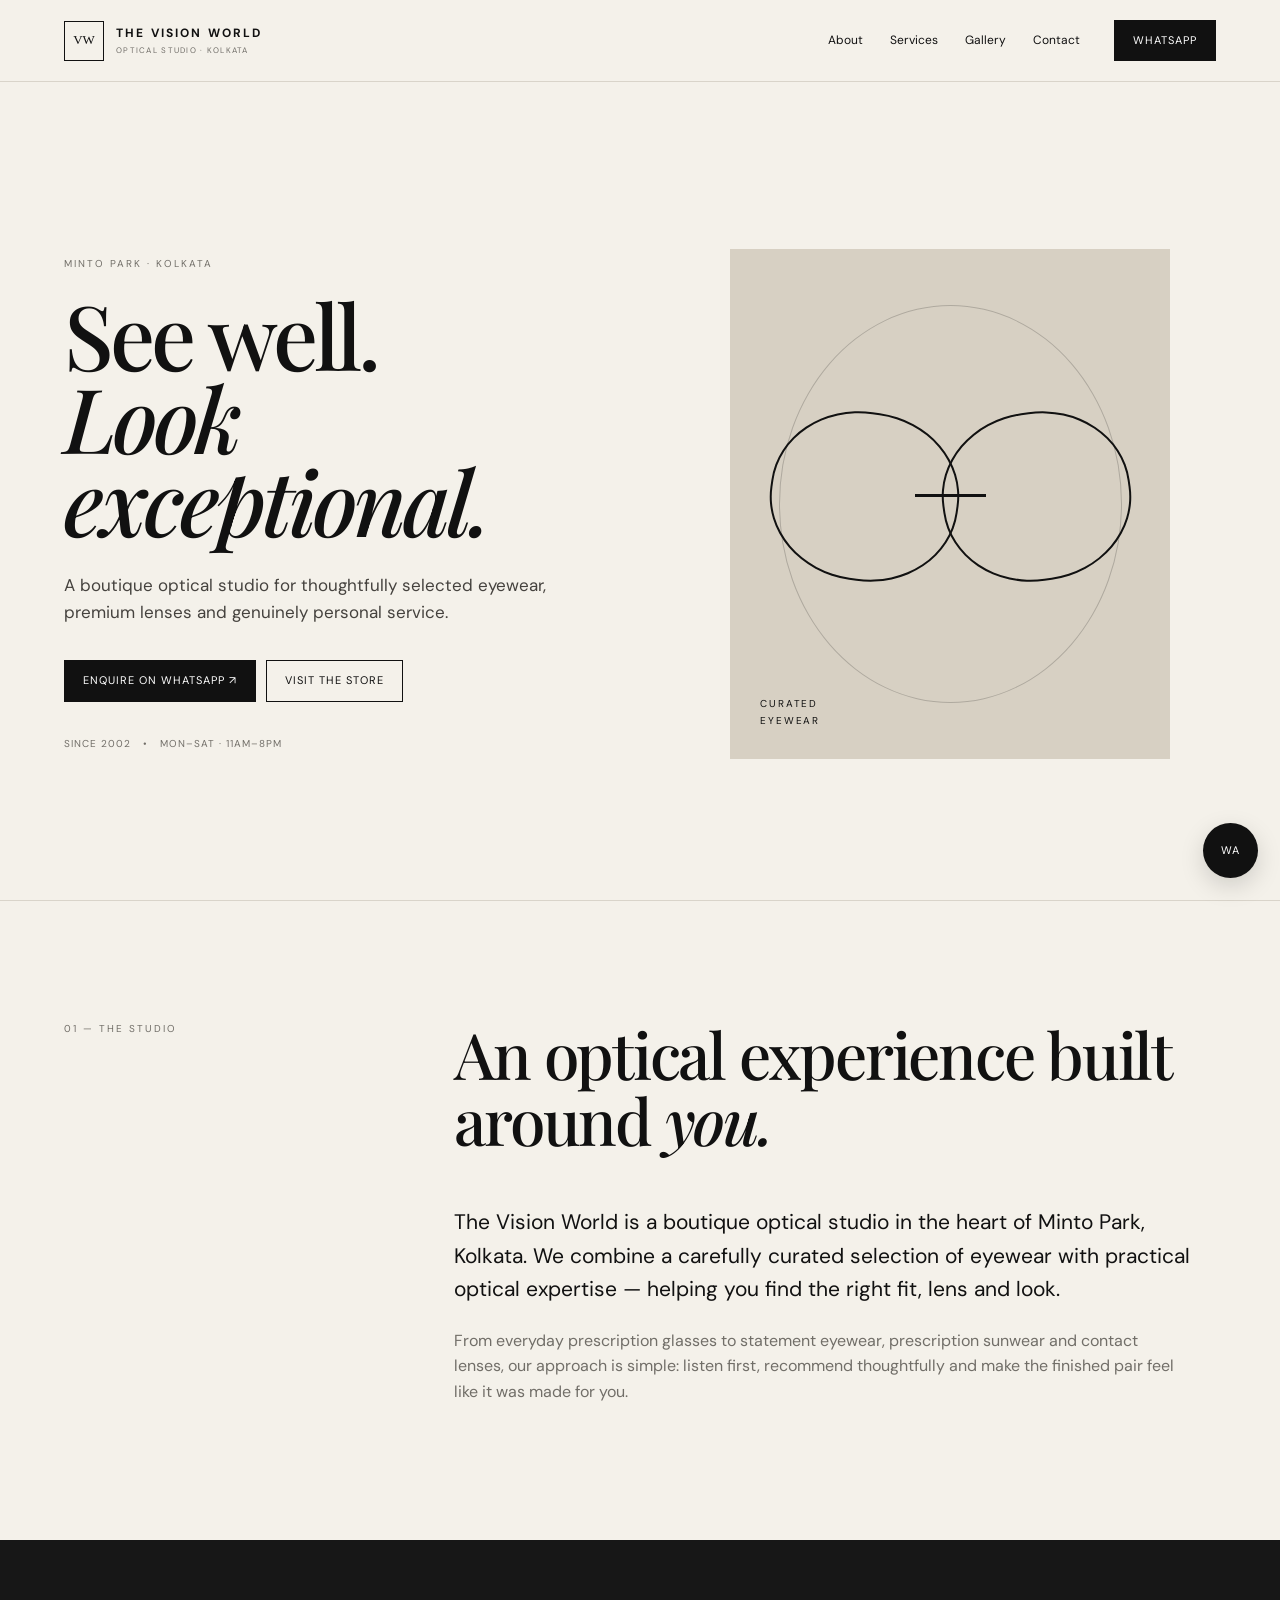
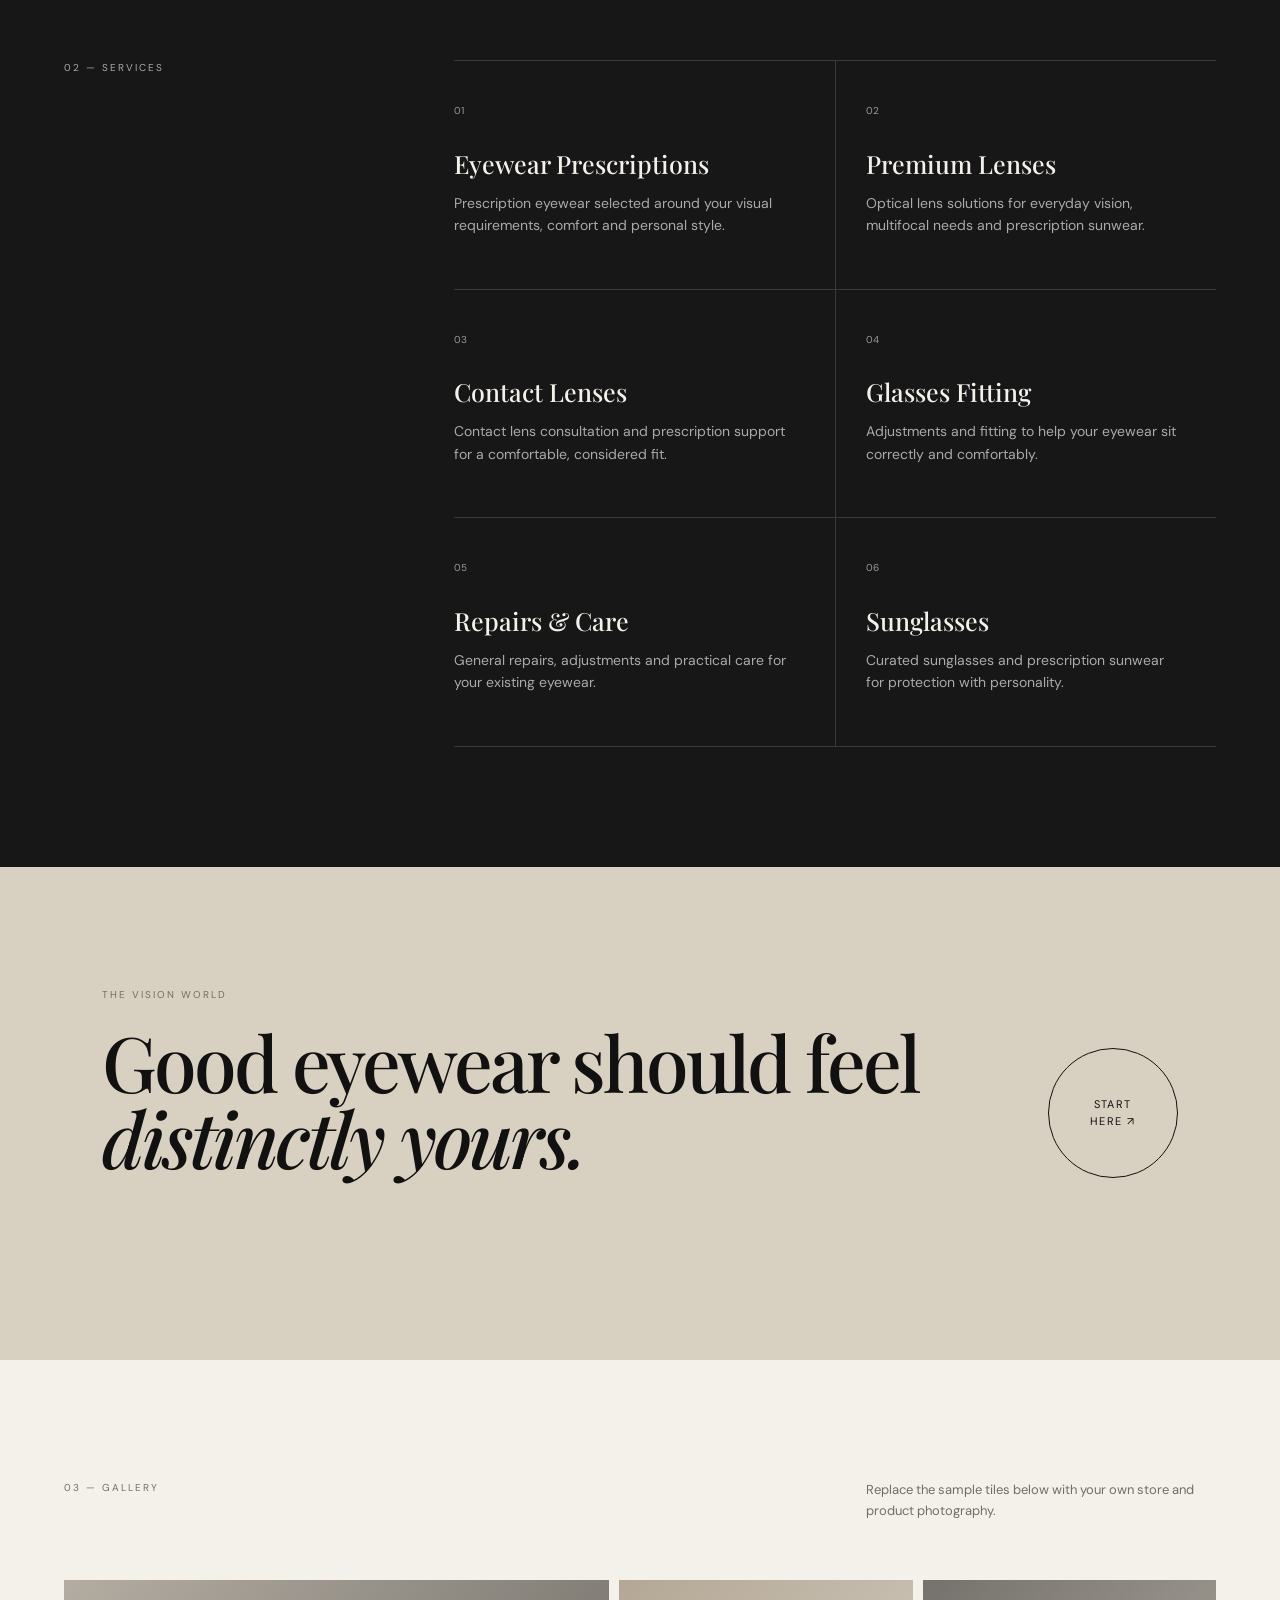
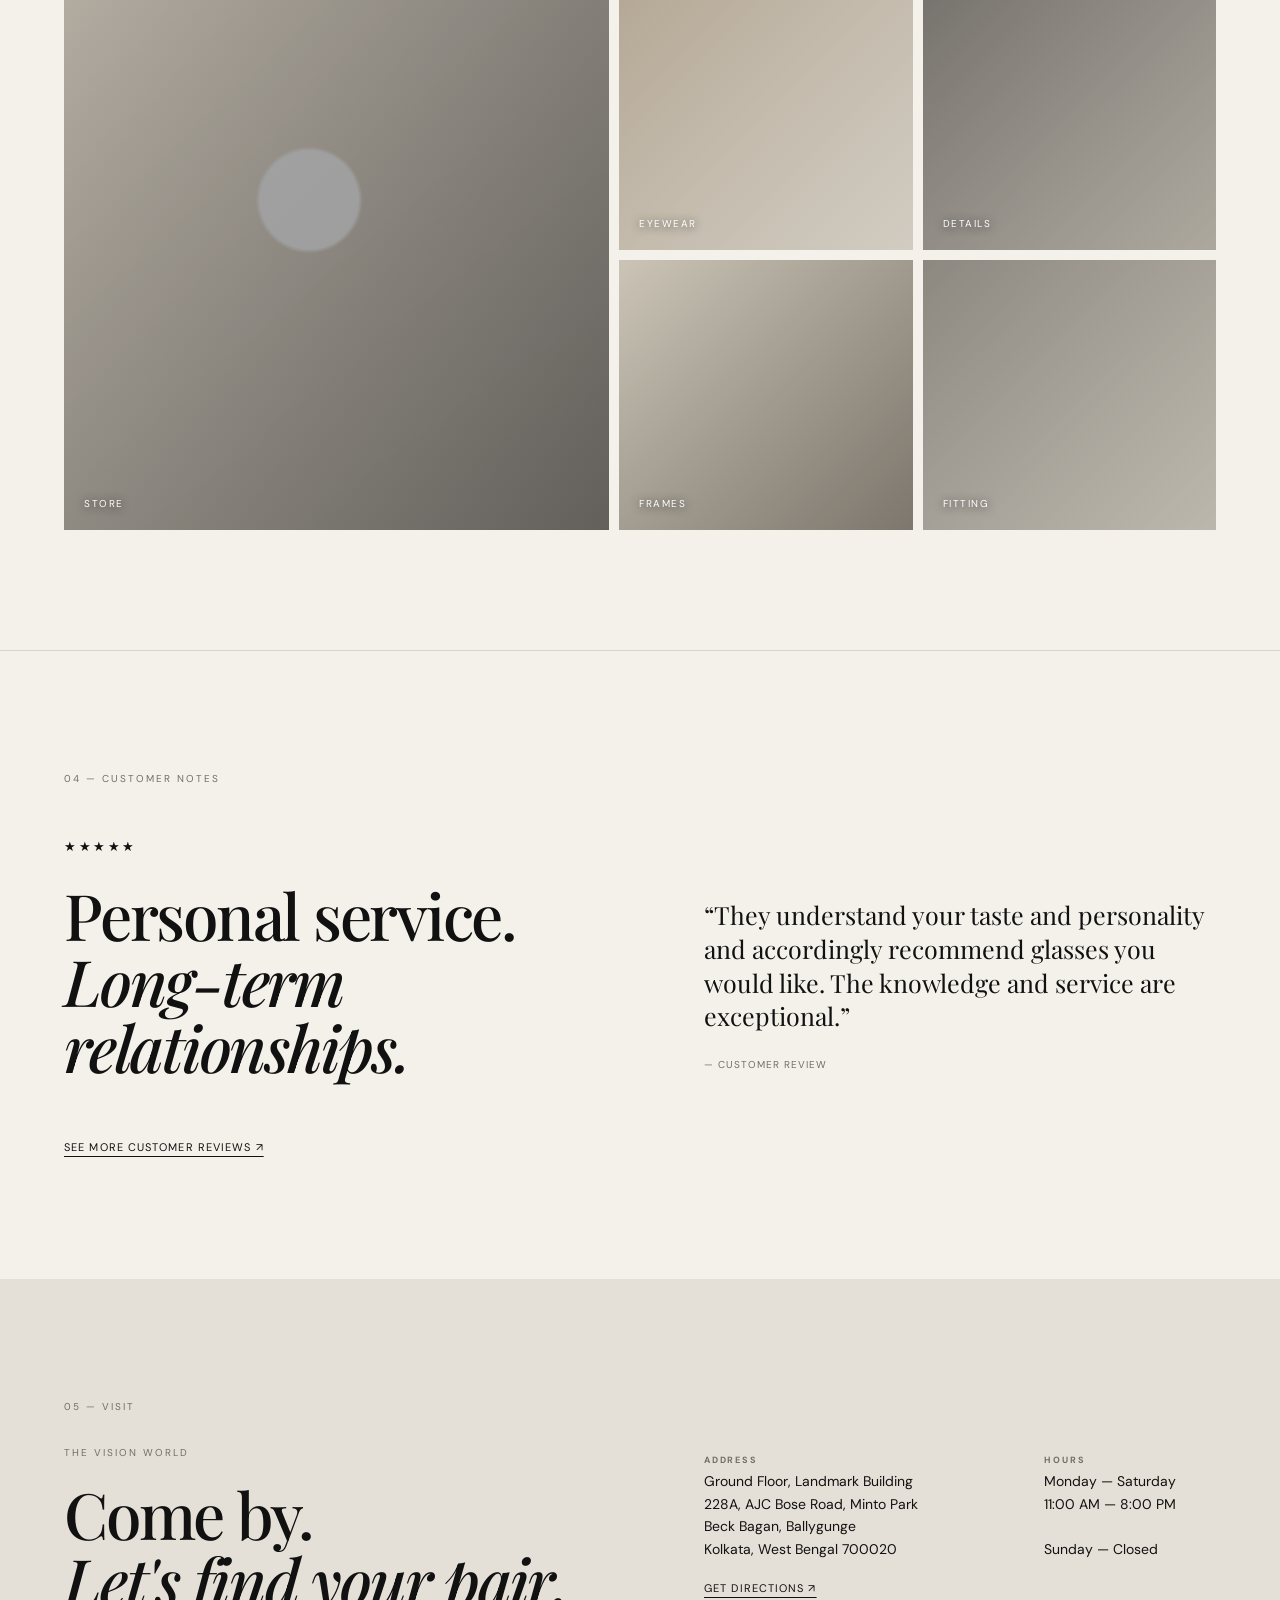
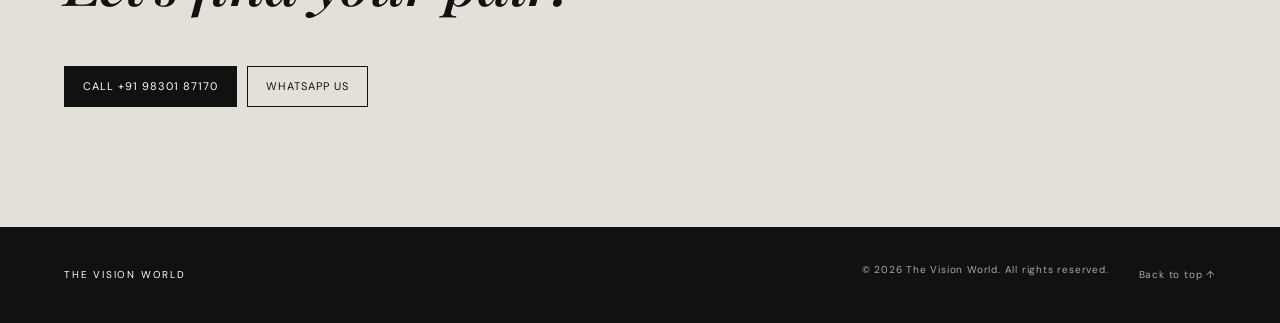
==== index.html @ 2152e8b5 "Add files via upload" ====
<!doctype html>
<html lang="en">
<head>
  <meta charset="utf-8">
  <meta name="viewport" content="width=device-width, initial-scale=1">
  <meta name="theme-color" content="#111111">
  <meta name="description" content="The Vision World is a boutique optical studio in Minto Park, Kolkata, offering curated eyewear, prescription lenses, contact lenses, sunglasses, fitting and optical services.">
  <meta name="robots" content="index,follow">
  <link rel="canonical" href="https://thevisionworld.in/">
  <meta property="og:title" content="The Vision World — Boutique Optical Studio, Kolkata">
  <meta property="og:description" content="Curated eyewear, premium optical lenses and personalised optical services in Minto Park, Kolkata.">
  <meta property="og:type" content="website">
  <meta property="og:url" content="https://thevisionworld.in/">
  <meta property="og:image" content="https://thevisionworld.in/assets/og-image.svg">
  <link rel="icon" href="/assets/favicon.svg" type="image/svg+xml">
  <title>The Vision World — Boutique Optical Studio | Kolkata</title>
  <link rel="preconnect" href="https://fonts.googleapis.com">
  <link rel="preconnect" href="https://fonts.gstatic.com" crossorigin>
  <link href="https://fonts.googleapis.com/css2?family=DM+Sans:wght@400;500;600&family=Playfair+Display:wght@500;600&display=swap" rel="stylesheet">
  <link rel="stylesheet" href="/styles.css">
  <script type="application/ld+json">
  {
    "@context":"https://schema.org",
    "@type":"Optician",
    "name":"The Vision World",
    "url":"https://thevisionworld.in/",
    "telephone":"+919830187170",
    "address":{
      "@type":"PostalAddress",
      "streetAddress":"Ground Floor, Landmark Building, 228A, AJC Bose Road, Minto Park, Beck Bagan, Ballygunge",
      "addressLocality":"Kolkata",
      "addressRegion":"West Bengal",
      "postalCode":"700020",
      "addressCountry":"IN"
    },
    "openingHoursSpecification":[
      {"@type":"OpeningHoursSpecification","dayOfWeek":["Monday","Tuesday","Wednesday","Thursday","Friday","Saturday"],"opens":"11:00","closes":"20:00"}
    ],
    "sameAs":[]
  }
  </script>
</head>
<body>
<header class="site-header" id="top">
  <a class="brand" href="#top" aria-label="The Vision World home">
    <span class="brand-mark">VW</span>
    <span><strong>THE VISION WORLD</strong><small>OPTICAL STUDIO · KOLKATA</small></span>
  </a>
  <nav class="nav" aria-label="Primary navigation">
    <a href="#about">About</a><a href="#services">Services</a><a href="#gallery">Gallery</a><a href="#contact">Contact</a>
  </nav>
  <a class="header-cta" href="https://wa.me/919830187170?text=Hello%20The%20Vision%20World%2C%20I%27d%20like%20to%20enquire%20about%20your%20optical%20services." target="_blank" rel="noopener">WhatsApp</a>
  <button class="menu" aria-label="Open menu" aria-expanded="false">☰</button>
</header>

<main>
<section class="hero">
  <div class="hero-copy">
    <p class="eyebrow">MINTO PARK · KOLKATA</p>
    <h1>See well.<br><em>Look exceptional.</em></h1>
    <p class="hero-text">A boutique optical studio for thoughtfully selected eyewear, premium lenses and genuinely personal service.</p>
    <div class="actions">
      <a class="button dark" href="https://wa.me/919830187170?text=Hello%20The%20Vision%20World%2C%20I%27d%20like%20to%20book%20an%20optical%20consultation." target="_blank" rel="noopener">Enquire on WhatsApp ↗</a>
      <a class="button light" href="#contact">Visit the store</a>
    </div>
    <div class="hero-meta"><span>Since 2002</span><span>•</span><span>Mon–Sat · 11am–8pm</span></div>
  </div>
  <div class="hero-visual">
    <div class="hero-card">
      <div class="lens lens-a"></div><div class="lens lens-b"></div>
      <div class="frame-line"></div>
      <span>CURATED<br>EYEWEAR</span>
    </div>
  </div>
</section>

<section class="intro section" id="about">
  <div class="section-label">01 — THE STUDIO</div>
  <div>
    <h2>An optical experience built around <em>you.</em></h2>
    <p class="lead">The Vision World is a boutique optical studio in the heart of Minto Park, Kolkata. We combine a carefully curated selection of eyewear with practical optical expertise — helping you find the right fit, lens and look.</p>
    <p>From everyday prescription glasses to statement eyewear, prescription sunwear and contact lenses, our approach is simple: listen first, recommend thoughtfully and make the finished pair feel like it was made for you.</p>
  </div>
</section>

<section class="services section" id="services">
  <div class="section-label">02 — SERVICES</div>
  <div class="service-grid">
    <article><span>01</span><h3>Eyewear Prescriptions</h3><p>Prescription eyewear selected around your visual requirements, comfort and personal style.</p></article>
    <article><span>02</span><h3>Premium Lenses</h3><p>Optical lens solutions for everyday vision, multifocal needs and prescription sunwear.</p></article>
    <article><span>03</span><h3>Contact Lenses</h3><p>Contact lens consultation and prescription support for a comfortable, considered fit.</p></article>
    <article><span>04</span><h3>Glasses Fitting</h3><p>Adjustments and fitting to help your eyewear sit correctly and comfortably.</p></article>
    <article><span>05</span><h3>Repairs & Care</h3><p>General repairs, adjustments and practical care for your existing eyewear.</p></article>
    <article><span>06</span><h3>Sunglasses</h3><p>Curated sunglasses and prescription sunwear for protection with personality.</p></article>
  </div>
</section>

<section class="statement">
  <div><p class="eyebrow">THE VISION WORLD</p><h2>Good eyewear should feel<br><em>distinctly yours.</em></h2></div>
  <a href="#contact" class="circle-link">Start<br>here ↗</a>
</section>

<section class="gallery section" id="gallery">
  <div class="gallery-head"><div class="section-label">03 — GALLERY</div><p>Replace the sample tiles below with your own store and product photography.</p></div>
  <div class="gallery-grid">
    <button class="gallery-item item-1" data-caption="The Vision World — Minto Park"><span>Store</span></button>
    <button class="gallery-item item-2" data-caption="Curated eyewear"><span>Eyewear</span></button>
    <button class="gallery-item item-3" data-caption="Optical details"><span>Details</span></button>
    <button class="gallery-item item-4" data-caption="Frames & sunglasses"><span>Frames</span></button>
    <button class="gallery-item item-5" data-caption="A personal fitting experience"><span>Fitting</span></button>
  </div>
</section>

<section class="reviews section">
  <div class="section-label">04 — CUSTOMER NOTES</div>
  <div class="review-wrap">
    <div><div class="stars">★★★★★</div><h2>Personal service.<br><em>Long-term relationships.</em></h2></div>
    <blockquote>“They understand your taste and personality and accordingly recommend glasses you would like. The knowledge and service are exceptional.”<cite>— Customer review</cite></blockquote>
  </div>
  <a class="text-link" href="https://www.google.com/search?q=The+Vision+World+228A+AJC+Bose+Road+Kolkata" target="_blank" rel="noopener">See more customer reviews ↗</a>
</section>

<section class="contact section" id="contact">
  <div class="section-label">05 — VISIT</div>
  <div class="contact-grid">
    <div>
      <p class="eyebrow">THE VISION WORLD</p>
      <h2>Come by.<br><em>Let's find your pair.</em></h2>
      <div class="contact-actions">
        <a class="button dark" href="tel:+919830187170">Call +91 98301 87170</a>
        <a class="button light" href="https://wa.me/919830187170" target="_blank" rel="noopener">WhatsApp us</a>
      </div>
    </div>
    <div class="details">
      <div><strong>ADDRESS</strong><p>Ground Floor, Landmark Building<br>228A, AJC Bose Road, Minto Park<br>Beck Bagan, Ballygunge<br>Kolkata, West Bengal 700020</p><a class="text-link" href="https://www.google.com/maps/search/?api=1&query=The+Vision+World+228A+AJC+Bose+Road+Kolkata" target="_blank" rel="noopener">Get directions ↗</a></div>
      <div><strong>HOURS</strong><p>Monday — Saturday<br>11:00 AM — 8:00 PM<br><br>Sunday — Closed</p></div>
    </div>
  </div>
</section>
</main>

<footer><div class="footer-brand">THE VISION WORLD</div><p>© 2026 The Vision World. All rights reserved.</p><a href="#top">Back to top ↑</a></footer>

<div class="lightbox" aria-hidden="true"><button class="close" aria-label="Close image">×</button><div class="lightbox-content"><div class="lightbox-art"></div><p></p></div></div>
<a class="floating-wa" href="https://wa.me/919830187170?text=Hello%20The%20Vision%20World" target="_blank" rel="noopener" aria-label="Chat on WhatsApp">WA</a>
<script src="/script.js"></script>
</body>
</html>
---- styles.css ----
:root{--ink:#111;--paper:#f4f1ea;--muted:#716e68;--line:#d9d4ca;--white:#fff;--max:1280px}
*{box-sizing:border-box}html{scroll-behavior:smooth}body{margin:0;background:var(--paper);color:var(--ink);font-family:"DM Sans",Arial,sans-serif;font-size:16px;line-height:1.6}a{text-decoration:none;color:inherit}button{font:inherit}h1,h2,h3,p{margin-top:0}.site-header{height:82px;border-bottom:1px solid var(--line);display:flex;align-items:center;gap:34px;padding:0 5vw;position:sticky;top:0;background:rgba(244,241,234,.94);backdrop-filter:blur(14px);z-index:20}.brand{display:flex;align-items:center;gap:12px;margin-right:auto}.brand-mark{width:40px;height:40px;border:1px solid var(--ink);display:grid;place-items:center;font-family:Georgia,serif;font-size:13px}.brand strong{display:block;font-size:12px;letter-spacing:.18em}.brand small{display:block;font-size:8px;letter-spacing:.16em;color:var(--muted);margin-top:1px}.nav{display:flex;gap:27px;font-size:12px}.nav a:hover,.text-link:hover{opacity:.55}.header-cta,.button{display:inline-flex;align-items:center;justify-content:center;border:1px solid var(--ink);padding:11px 18px;font-size:11px;letter-spacing:.09em;text-transform:uppercase}.header-cta{background:var(--ink);color:white}.menu{display:none;border:0;background:none;font-size:22px}.hero{min-height:calc(100vh - 82px);max-width:var(--max);margin:auto;display:grid;grid-template-columns:1fr 1fr;padding:8vw 5vw 6vw;gap:7vw;align-items:center}.eyebrow{font-size:10px;letter-spacing:.2em;color:var(--muted);margin-bottom:20px}.hero h1{font-family:"Playfair Display",Georgia,serif;font-weight:500;font-size:clamp(58px,7vw,105px);line-height:.93;letter-spacing:-.045em;margin-bottom:30px}.hero h1 em,h2 em{font-weight:500}.hero-text{font-size:17px;max-width:520px;color:#45423e}.actions{display:flex;gap:10px;flex-wrap:wrap;margin:34px 0}.button.dark{background:var(--ink);color:#fff}.button.light{background:transparent}.hero-meta{font-size:10px;text-transform:uppercase;letter-spacing:.1em;color:var(--muted);display:flex;gap:12px}.hero-visual{min-height:520px;display:grid;place-items:center}.hero-card{width:min(440px,90%);aspect-ratio:1/1.16;background:#d7d0c3;position:relative;overflow:hidden}.hero-card:after{content:"";position:absolute;inset:11%;border:1px solid rgba(17,17,17,.2);border-radius:50%}.lens{position:absolute;width:43%;aspect-ratio:1.12;border:2px solid #111;border-radius:48%;top:32%;z-index:2}.lens-a{left:9%;transform:rotate(8deg)}.lens-b{right:9%;transform:rotate(-8deg)}.frame-line{position:absolute;z-index:3;left:42%;top:48%;width:16%;height:3px;background:#111}.hero-card span{position:absolute;z-index:4;bottom:30px;left:30px;font-size:10px;letter-spacing:.18em;line-height:1.7}.section{max-width:var(--max);margin:auto;padding:120px 5vw}.intro{display:grid;grid-template-columns:25% 1fr;gap:8vw;border-top:1px solid var(--line)}.section-label{font-size:10px;letter-spacing:.2em;color:var(--muted)}.intro h2,.contact h2,.reviews h2{font-family:"Playfair Display",Georgia,serif;font-size:clamp(40px,5vw,70px);line-height:1.03;font-weight:500;letter-spacing:-.035em;max-width:850px}.lead{font-size:21px;max-width:850px}.intro div:last-child>p:not(.lead){max-width:720px;color:var(--muted)}.services{background:#171717;color:#f4f1ea;max-width:none;padding-left:calc((100% - var(--max))/2 + 5vw);padding-right:calc((100% - var(--max))/2 + 5vw);display:grid;grid-template-columns:25% 1fr;gap:8vw}.services .section-label{color:#aaa}.service-grid{display:grid;grid-template-columns:repeat(2,1fr);border-top:1px solid #3a3a3a}.service-grid article{padding:35px 30px 38px 0;border-bottom:1px solid #3a3a3a}.service-grid article:nth-child(even){padding-left:30px;border-left:1px solid #3a3a3a}.service-grid span{font-size:10px;color:#999}.service-grid h3{font-family:"Playfair Display",Georgia,serif;font-size:25px;font-weight:500;margin:22px 0 8px}.service-grid p{color:#aaa;font-size:14px;max-width:380px}.statement{background:#d8d0c1;padding:120px 8vw;display:flex;justify-content:space-between;align-items:center}.statement h2{font-family:"Playfair Display",Georgia,serif;font-size:clamp(45px,6vw,86px);line-height:1;letter-spacing:-.04em;font-weight:500}.circle-link{width:130px;height:130px;border:1px solid #111;border-radius:50%;display:grid;place-items:center;text-align:center;font-size:11px;text-transform:uppercase;letter-spacing:.12em}.gallery-head{display:flex;justify-content:space-between;align-items:start;margin-bottom:45px}.gallery-head p{max-width:350px;color:var(--muted);font-size:13px}.gallery-grid{display:grid;grid-template-columns:1.3fr .7fr .7fr;grid-template-rows:270px 270px;gap:10px}.gallery-item{border:0;cursor:pointer;background:#ded8cc;position:relative;overflow:hidden}.gallery-item:before{content:"";position:absolute;inset:0;background:linear-gradient(135deg,rgba(0,0,0,.02),rgba(0,0,0,.12))}.gallery-item span{position:absolute;bottom:18px;left:20px;color:#fff;font-size:10px;letter-spacing:.15em;text-transform:uppercase;text-shadow:0 1px 8px #333}.item-1{grid-row:span 2;background:radial-gradient(circle at 45% 40%,#aaa 0 11%,transparent 12%),linear-gradient(125deg,#b7b0a5,#706d68)}.item-2{background:linear-gradient(135deg,#b7aa97,#eee8dc)}.item-3{background:linear-gradient(135deg,#77736e,#c5bfb4)}.item-4{background:linear-gradient(135deg,#cfc8ba,#8e877c)}.item-5{background:linear-gradient(135deg,#8f8a82,#d6d0c5)}.reviews{border-top:1px solid var(--line)}.review-wrap{display:grid;grid-template-columns:1fr 1fr;gap:10vw;align-items:center;margin-top:50px}.stars{letter-spacing:.2em;font-size:13px;margin-bottom:25px}.reviews blockquote{font-family:"Playfair Display",Georgia,serif;font-size:25px;line-height:1.35;margin:0}.reviews cite{display:block;font-family:"DM Sans",Arial,sans-serif;font-size:10px;color:var(--muted);letter-spacing:.1em;text-transform:uppercase;margin-top:25px;font-style:normal}.text-link{font-size:11px;text-transform:uppercase;letter-spacing:.1em;text-decoration:underline;text-underline-offset:5px}.contact{background:#e5e0d7;max-width:none;padding-left:calc((100% - var(--max))/2 + 5vw);padding-right:calc((100% - var(--max))/2 + 5vw)}.contact-grid{display:grid;grid-template-columns:1fr 1fr;gap:10vw;margin-top:30px}.contact-actions{display:flex;gap:10px;flex-wrap:wrap}.details{display:grid;grid-template-columns:1.4fr .8fr;gap:40px}.details strong{font-size:9px;letter-spacing:.2em;color:var(--muted)}.details p{font-size:14px}.floating-wa{position:fixed;right:22px;bottom:22px;width:55px;height:55px;border-radius:50%;background:#111;color:white;display:grid;place-items:center;font-size:11px;letter-spacing:.08em;z-index:15;box-shadow:0 8px 25px rgba(0,0,0,.15)}footer{background:#111;color:#aaa;padding:35px 5vw;display:flex;align-items:center;gap:30px;font-size:10px;letter-spacing:.08em}footer .footer-brand{color:#fff;letter-spacing:.18em;margin-right:auto}.lightbox{display:none;position:fixed;inset:0;background:rgba(0,0,0,.9);z-index:50;align-items:center;justify-content:center;padding:30px}.lightbox.open{display:flex}.close{position:absolute;top:20px;right:25px;background:none;border:0;color:white;font-size:38px;cursor:pointer}.lightbox-content{width:min(800px,90vw);height:min(75vh,700px);display:flex;flex-direction:column;align-items:center;justify-content:center}.lightbox-art{width:100%;height:100%;background:linear-gradient(135deg,#b7b0a5,#706d68);max-height:620px}.lightbox-content p{color:#fff;font-size:12px;letter-spacing:.1em;text-transform:uppercase;margin-top:15px}
@media(max-width:800px){.site-header{height:70px;padding:0 20px}.nav,.header-cta{display:none}.menu{display:block}.brand strong{font-size:10px}.hero{display:block;padding:80px 20px 60px}.hero h1{font-size:65px}.hero-visual{min-height:auto;margin-top:50px}.hero-card{width:85%}.section{padding:80px 20px}.intro,.services{display:block}.intro .section-label,.services .section-label{margin-bottom:35px}.service-grid{grid-template-columns:1fr}.service-grid article:nth-child(even){padding-left:0;border-left:0}.statement{padding:80px 20px;display:block}.circle-link{margin-top:40px}.gallery-head{display:block}.gallery-grid{grid-template-columns:1fr 1fr;grid-template-rows:200px 200px 200px}.item-1{grid-row:span 2}.item-5{grid-column:span 2}.review-wrap,.contact-grid{grid-template-columns:1fr;gap:50px}.details{grid-template-columns:1fr}.contact{padding-left:20px;padding-right:20px}footer{padding:30px 20px;display:block}footer p{margin:12px 0}.floating-wa{right:16px;bottom:16px}}
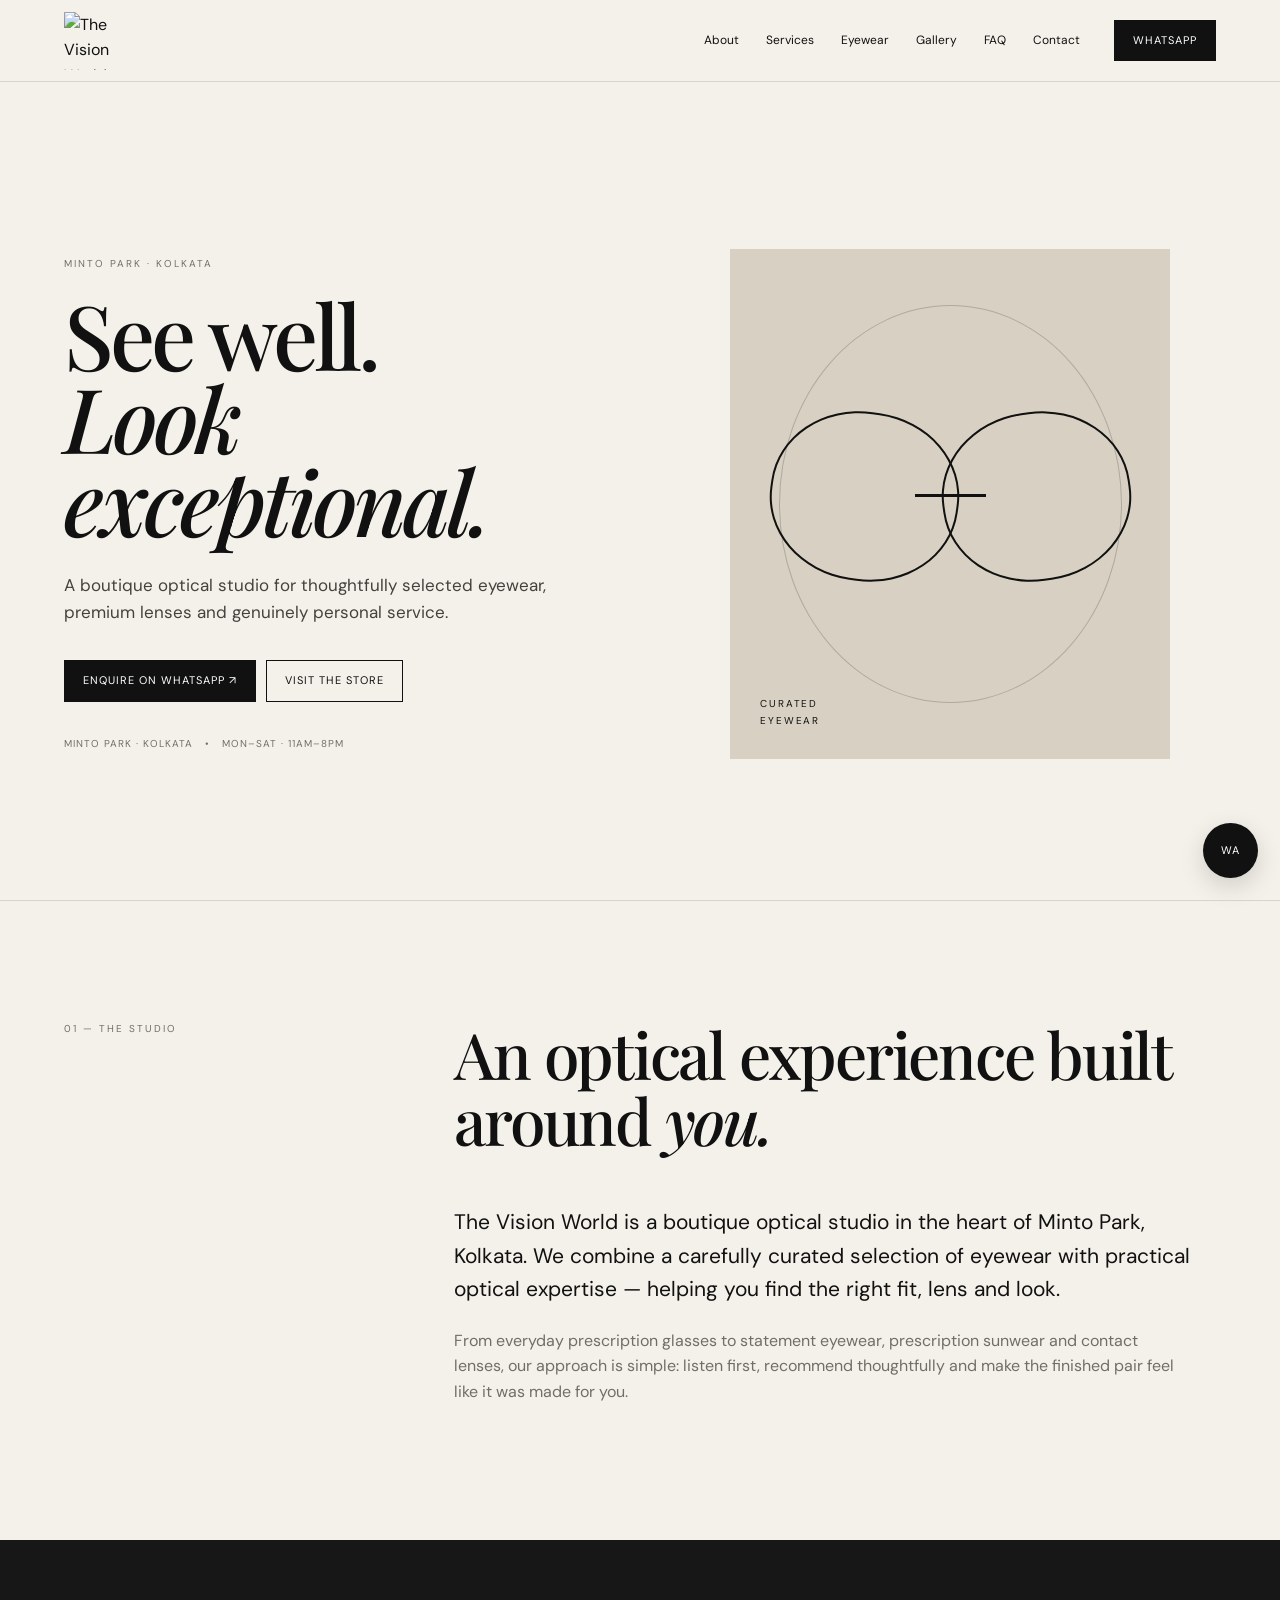
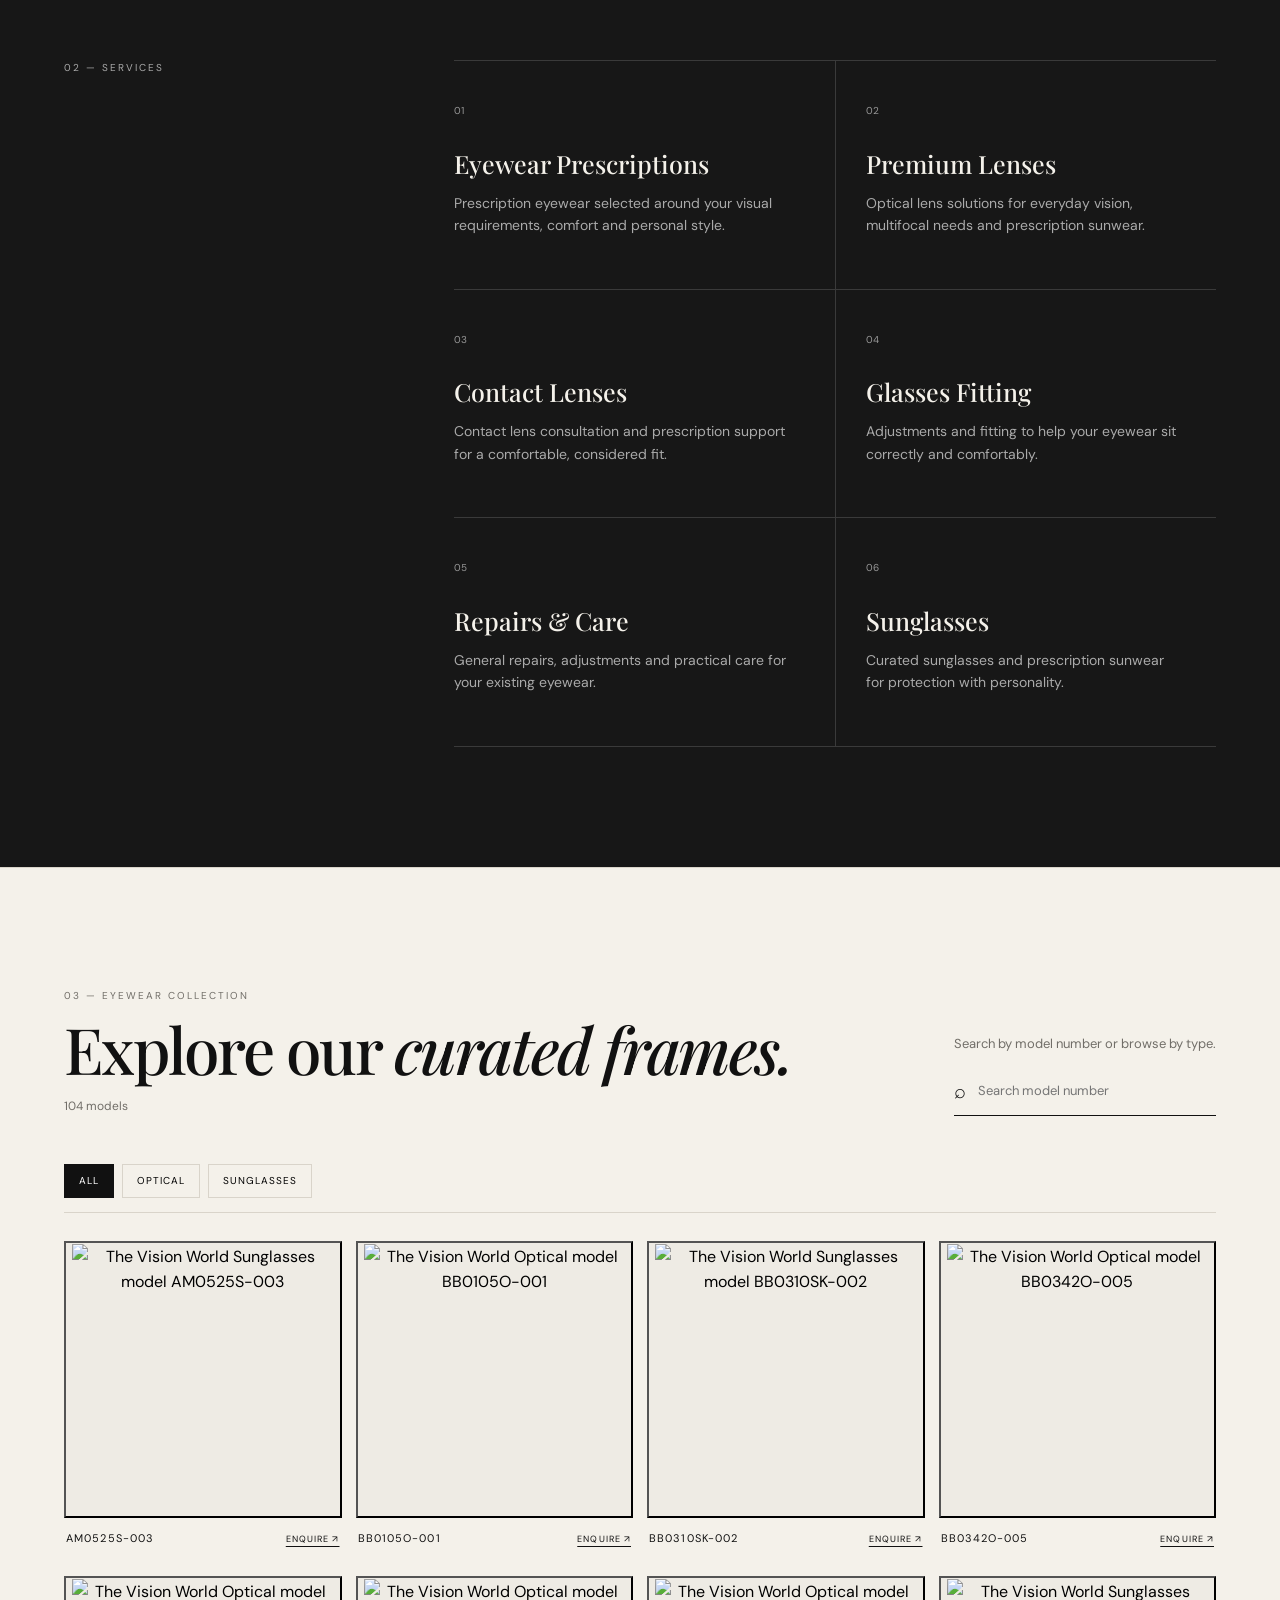
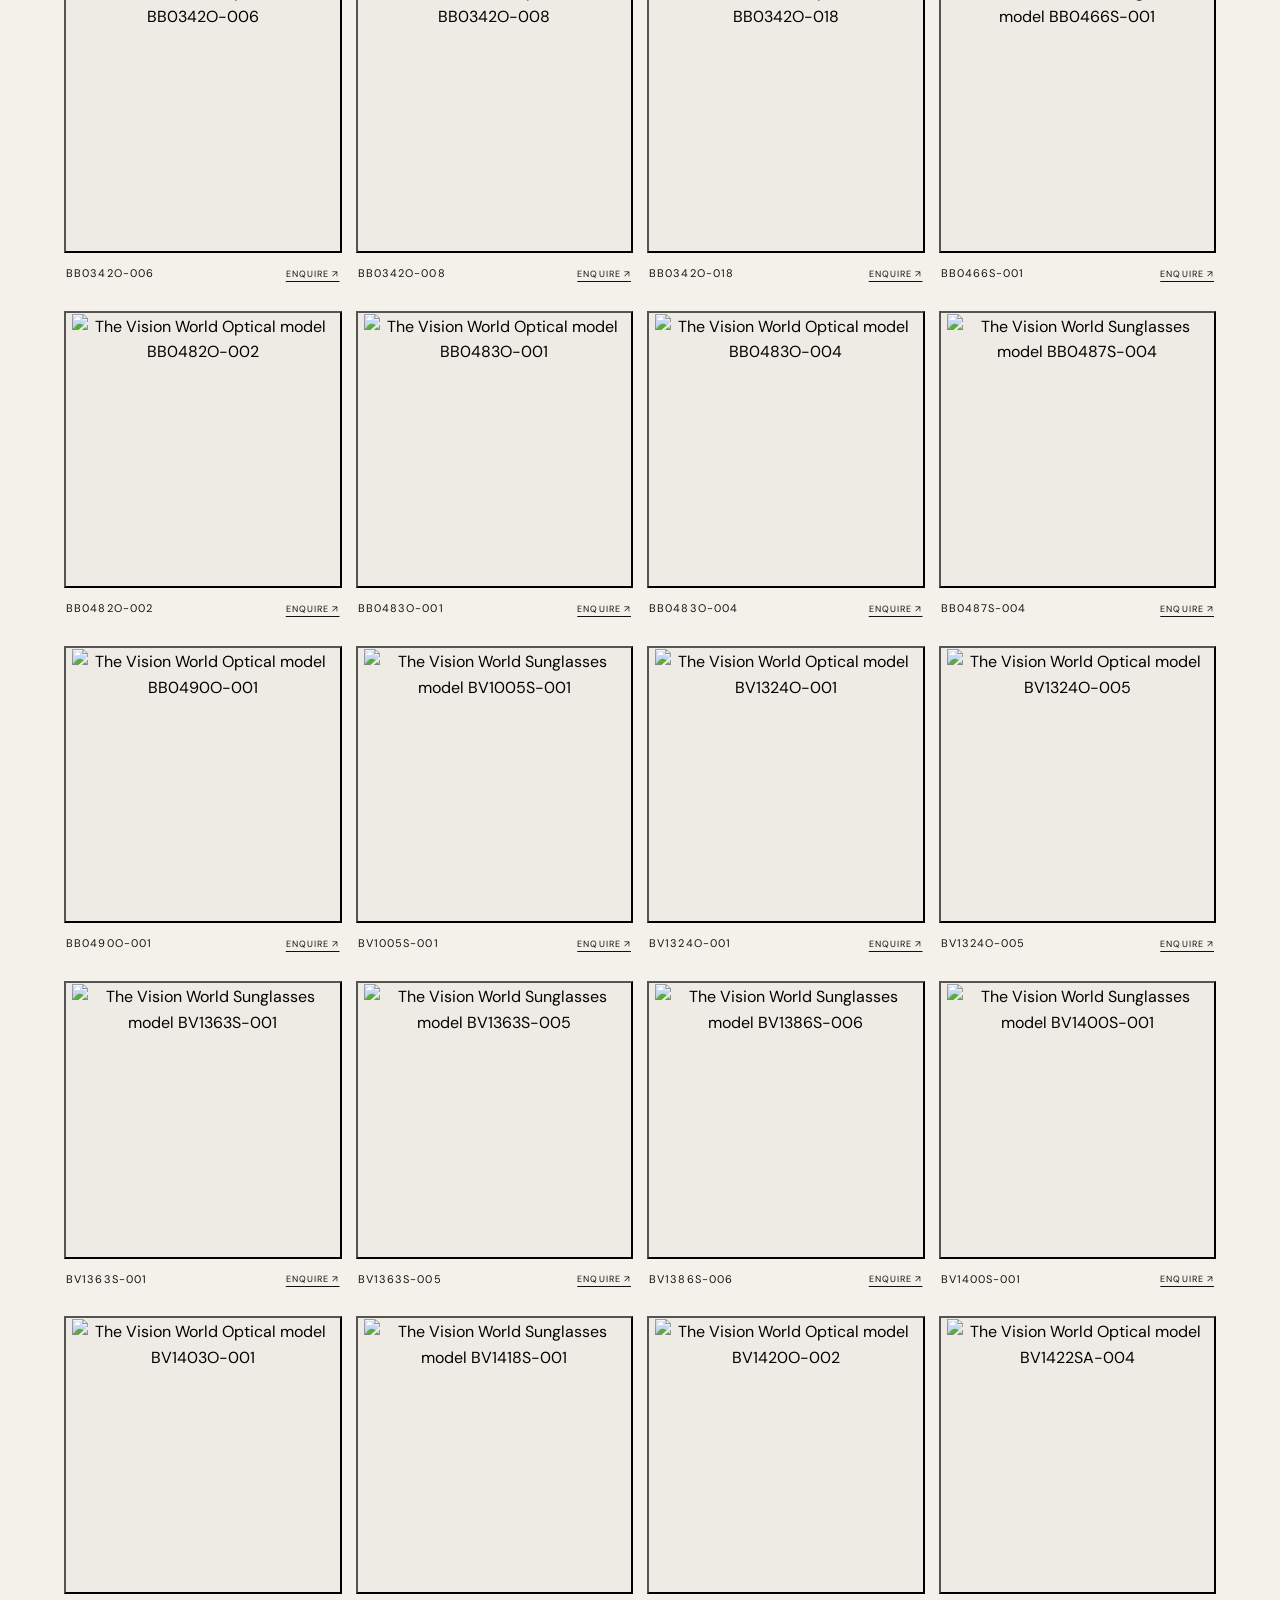
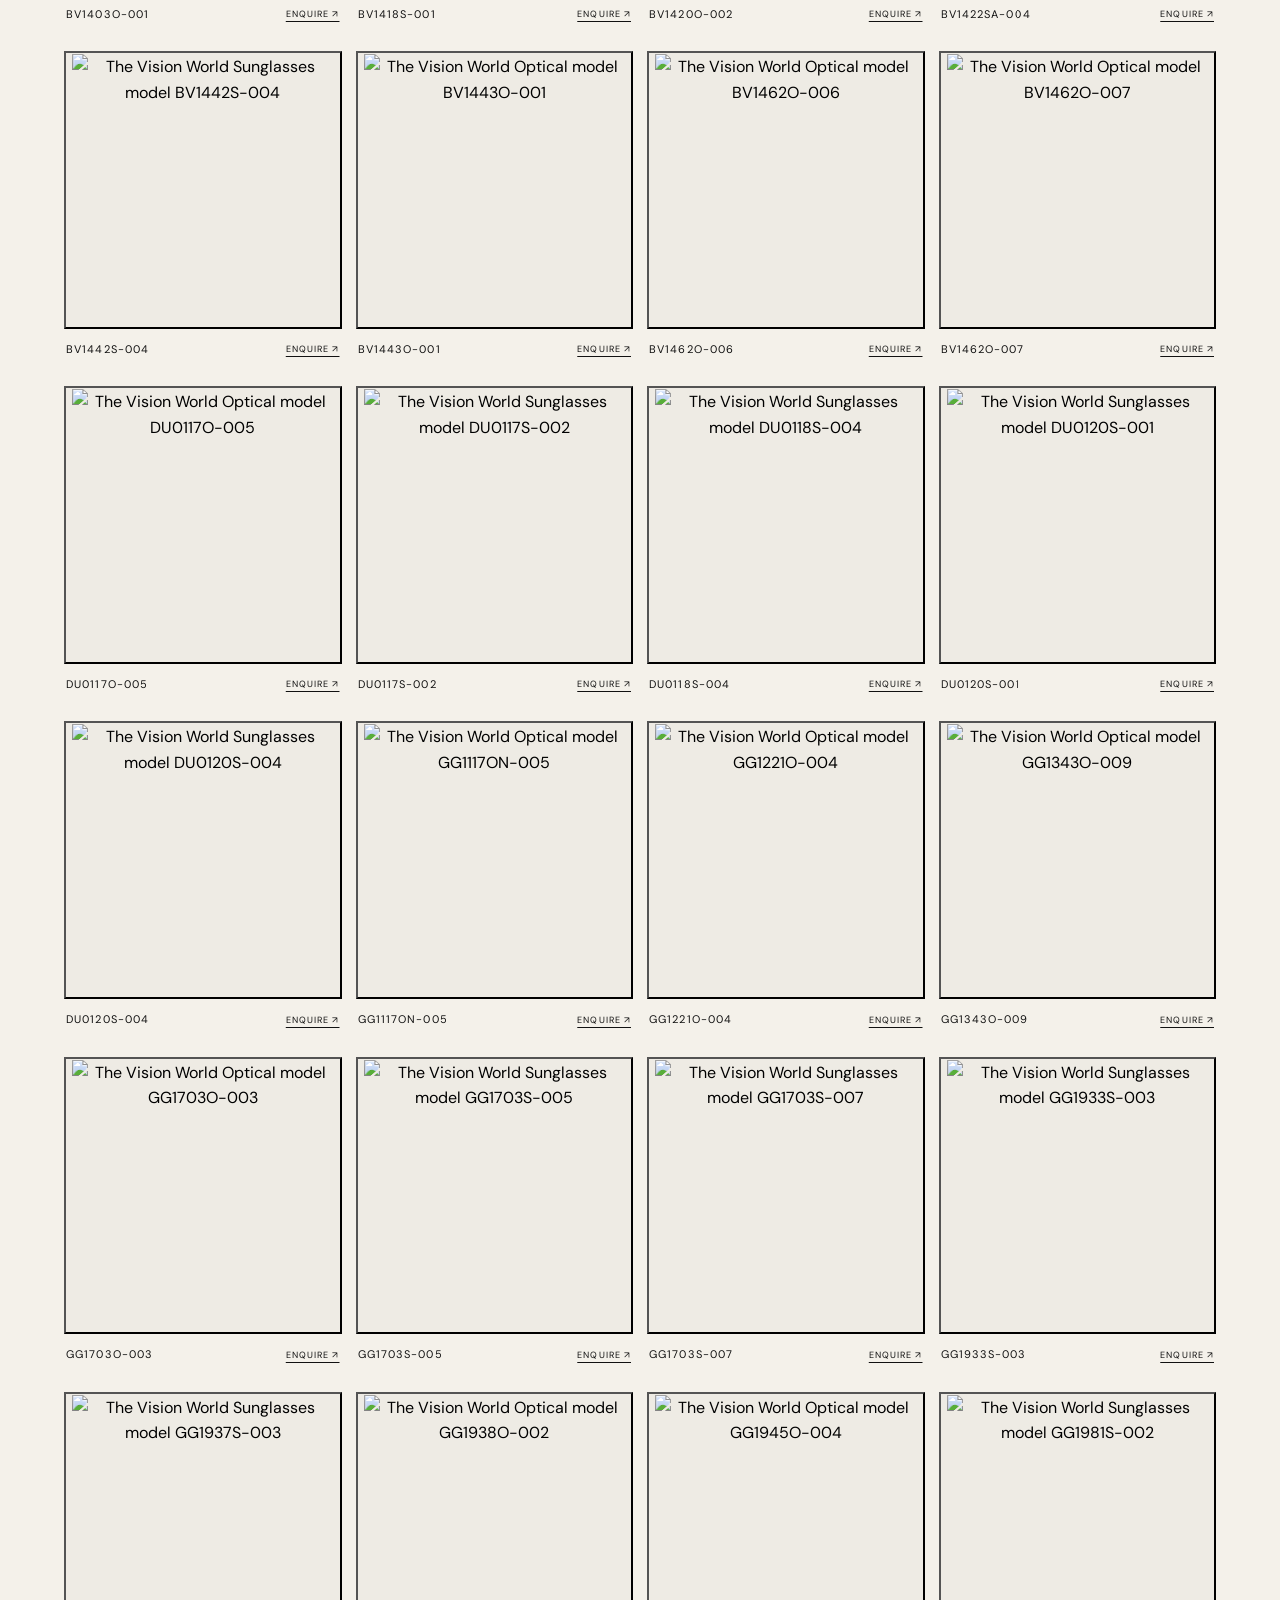
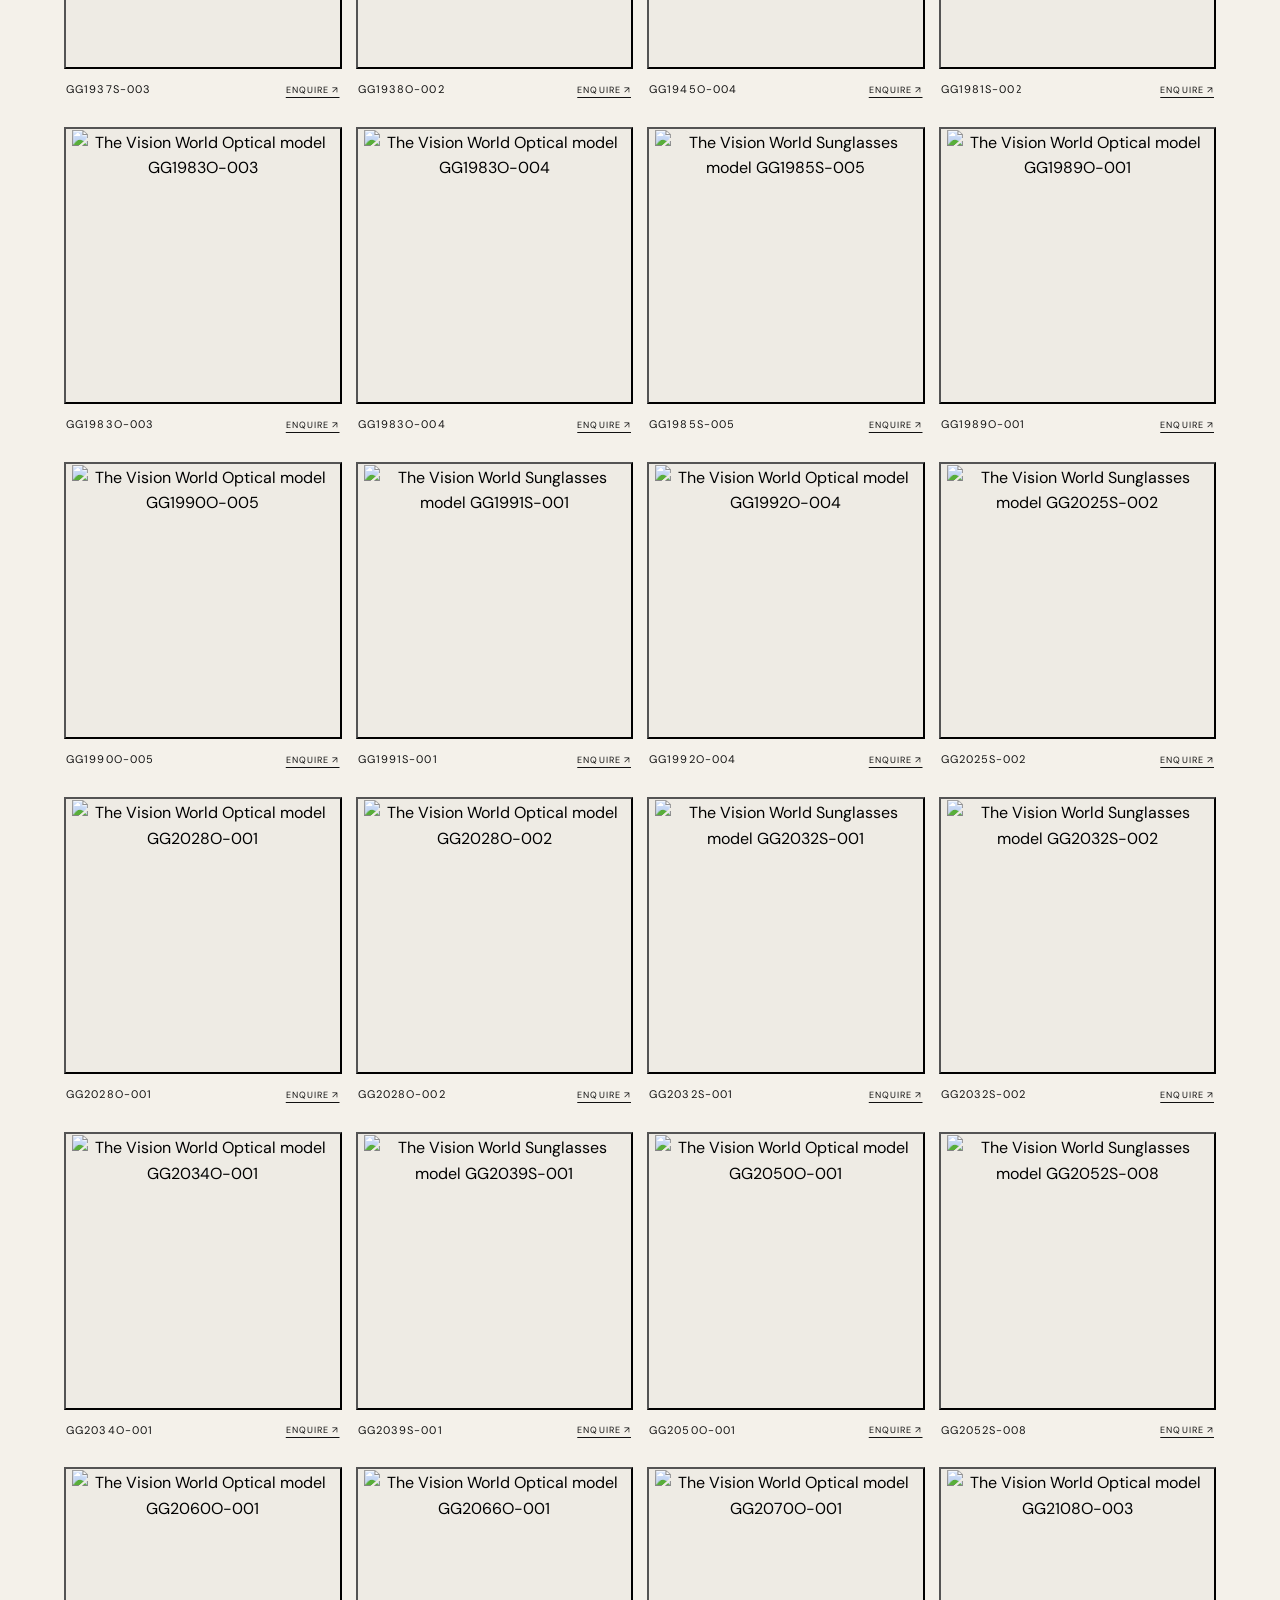
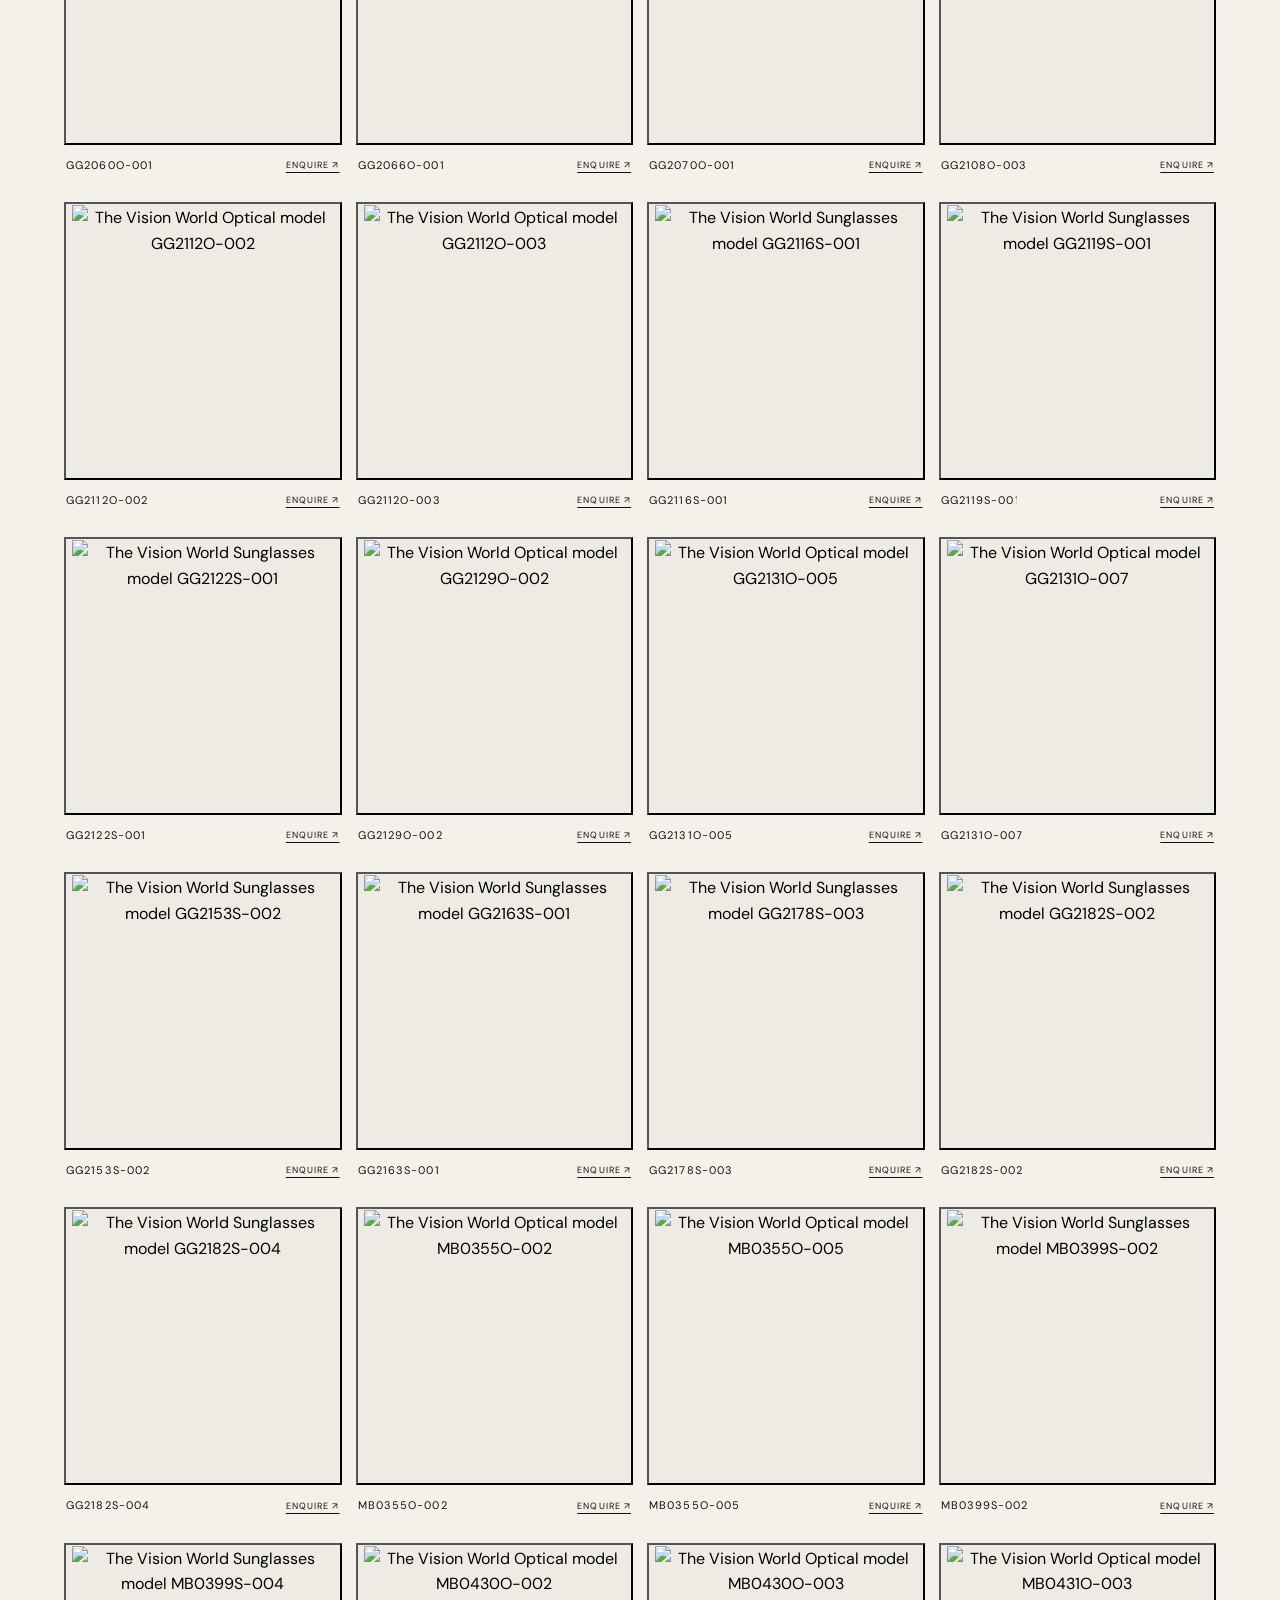
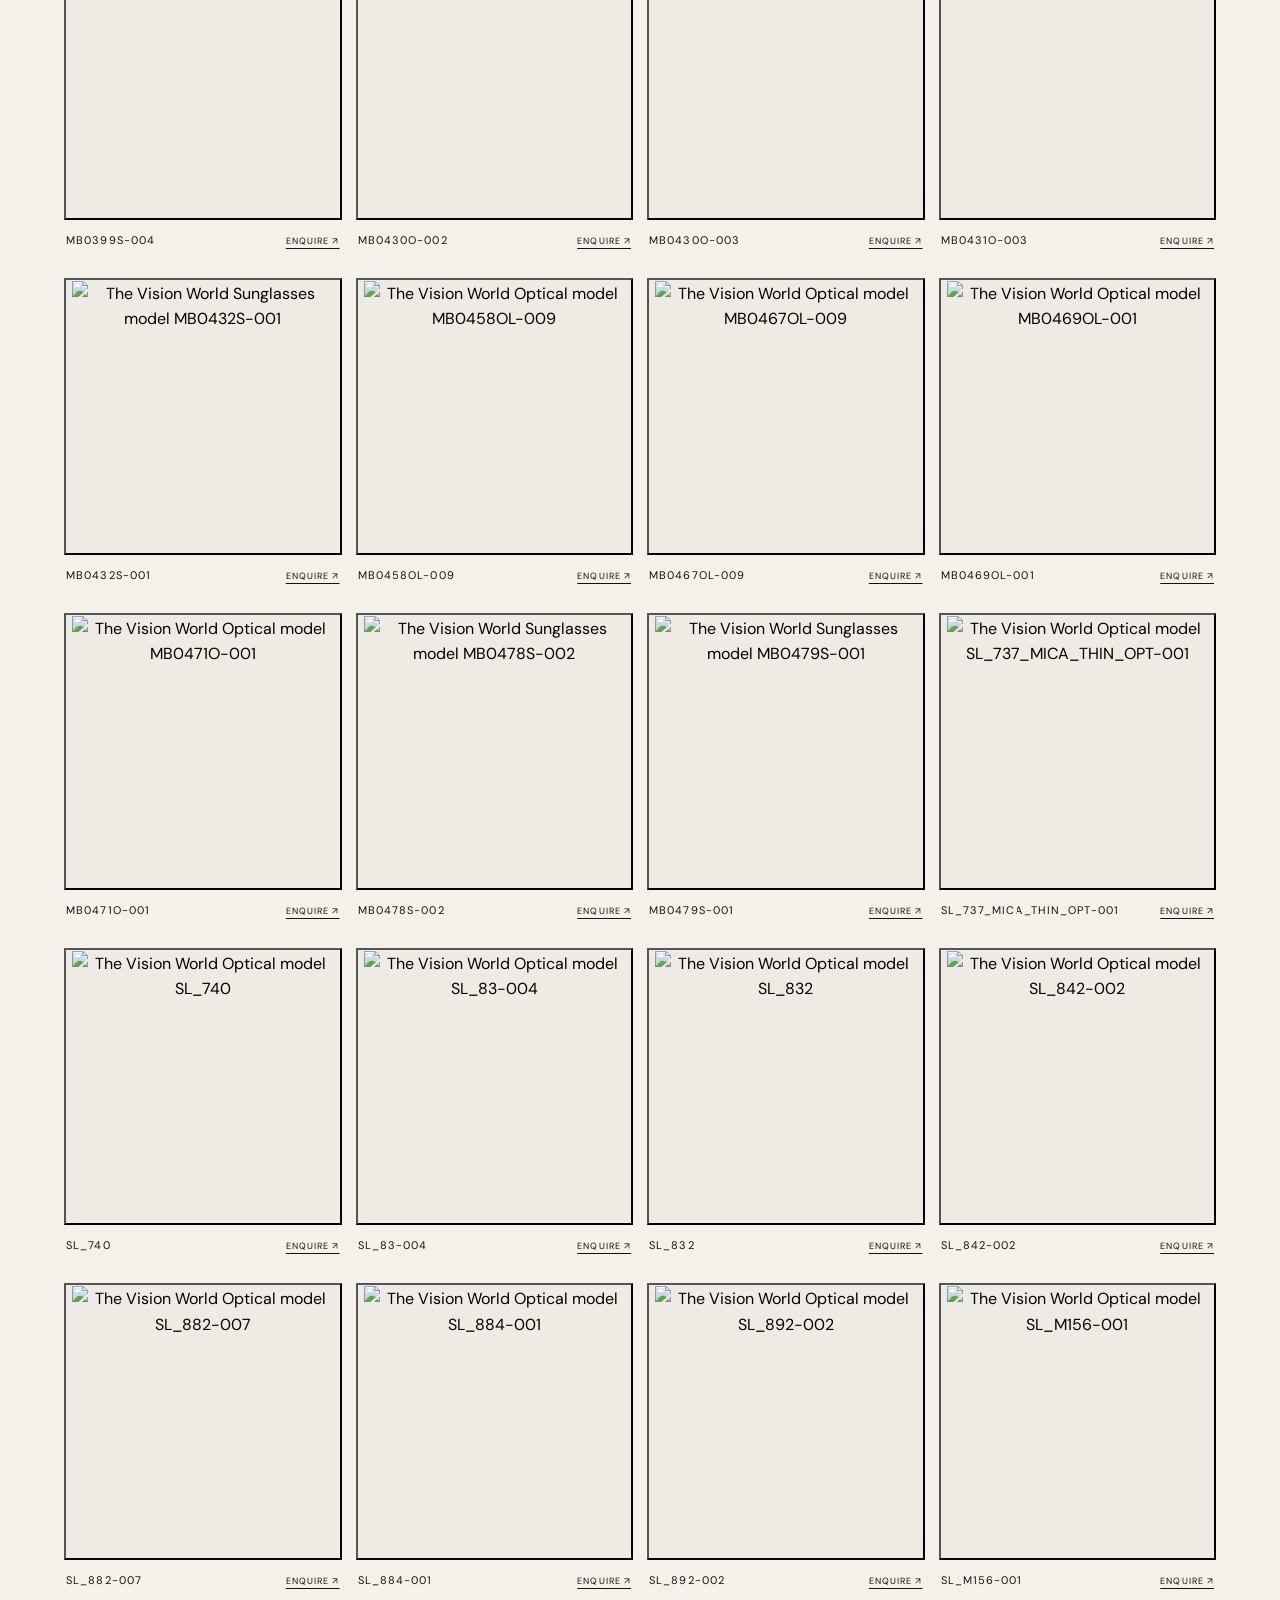
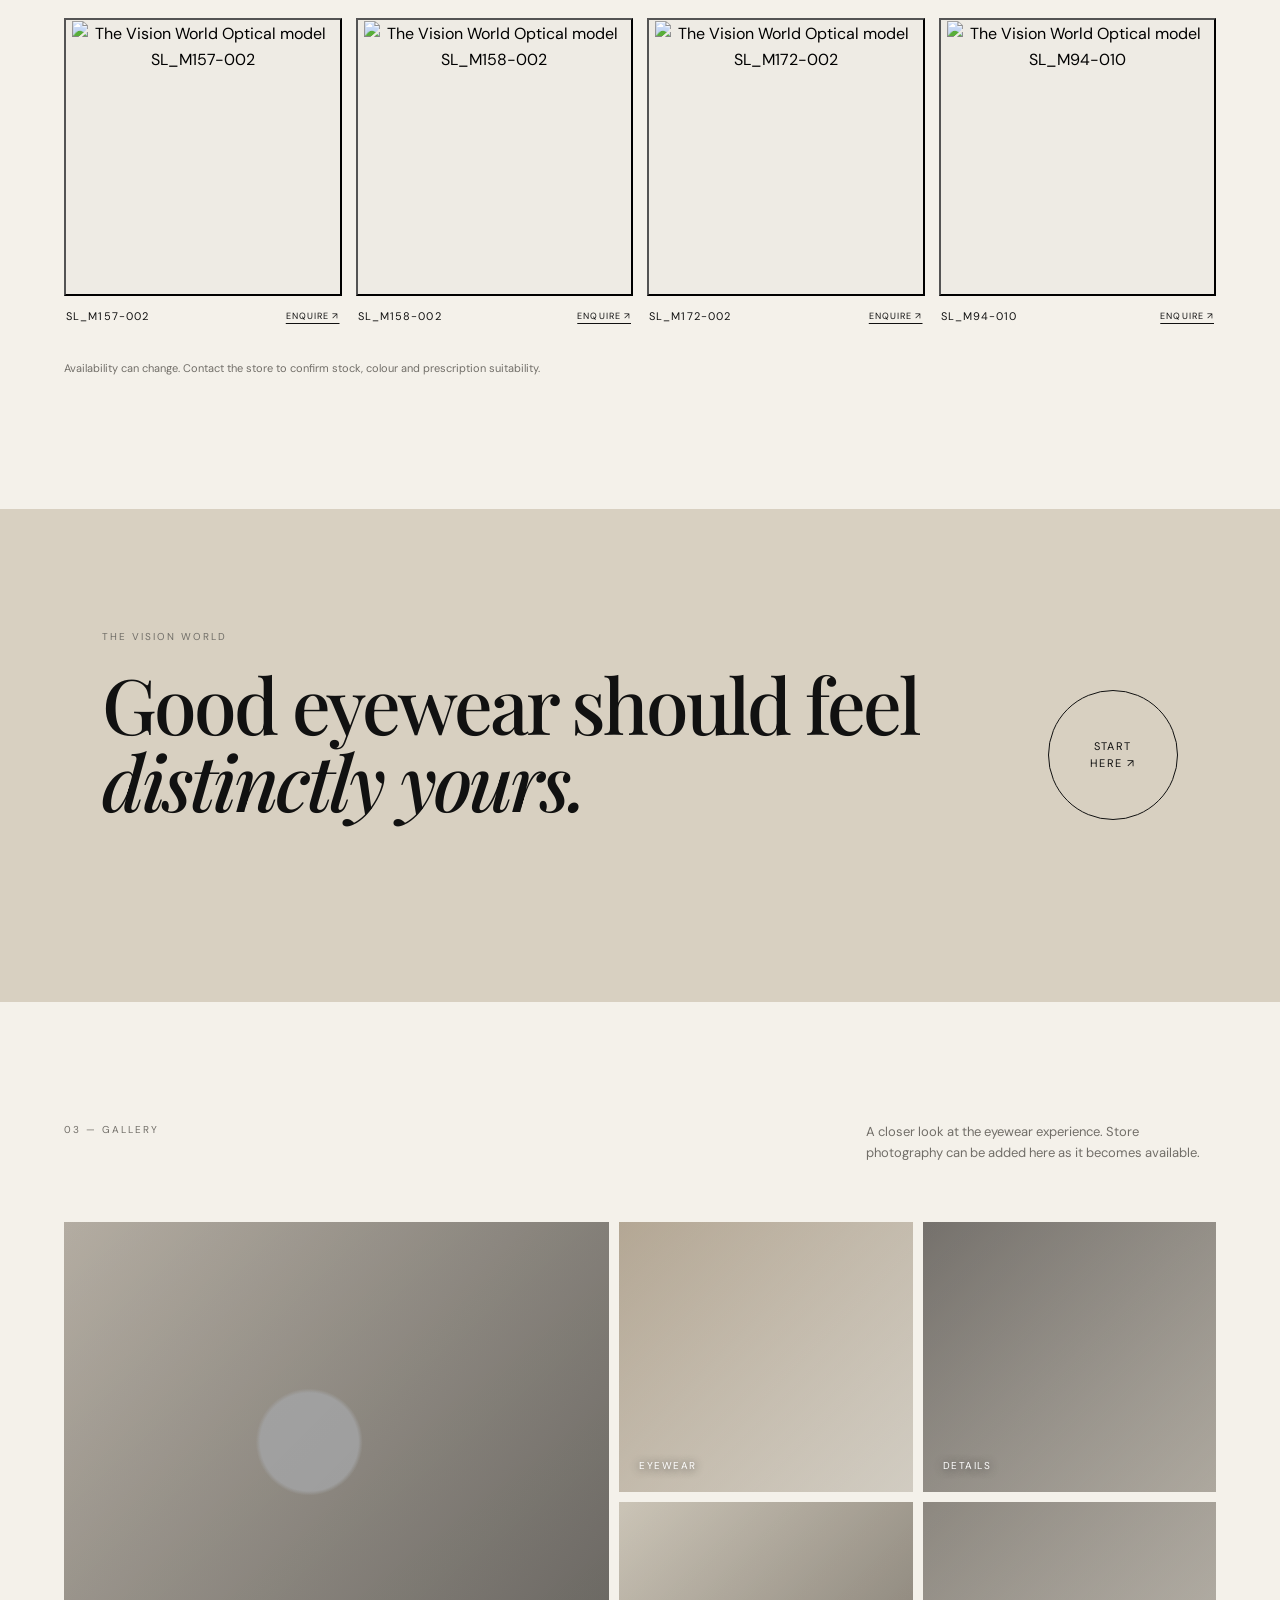
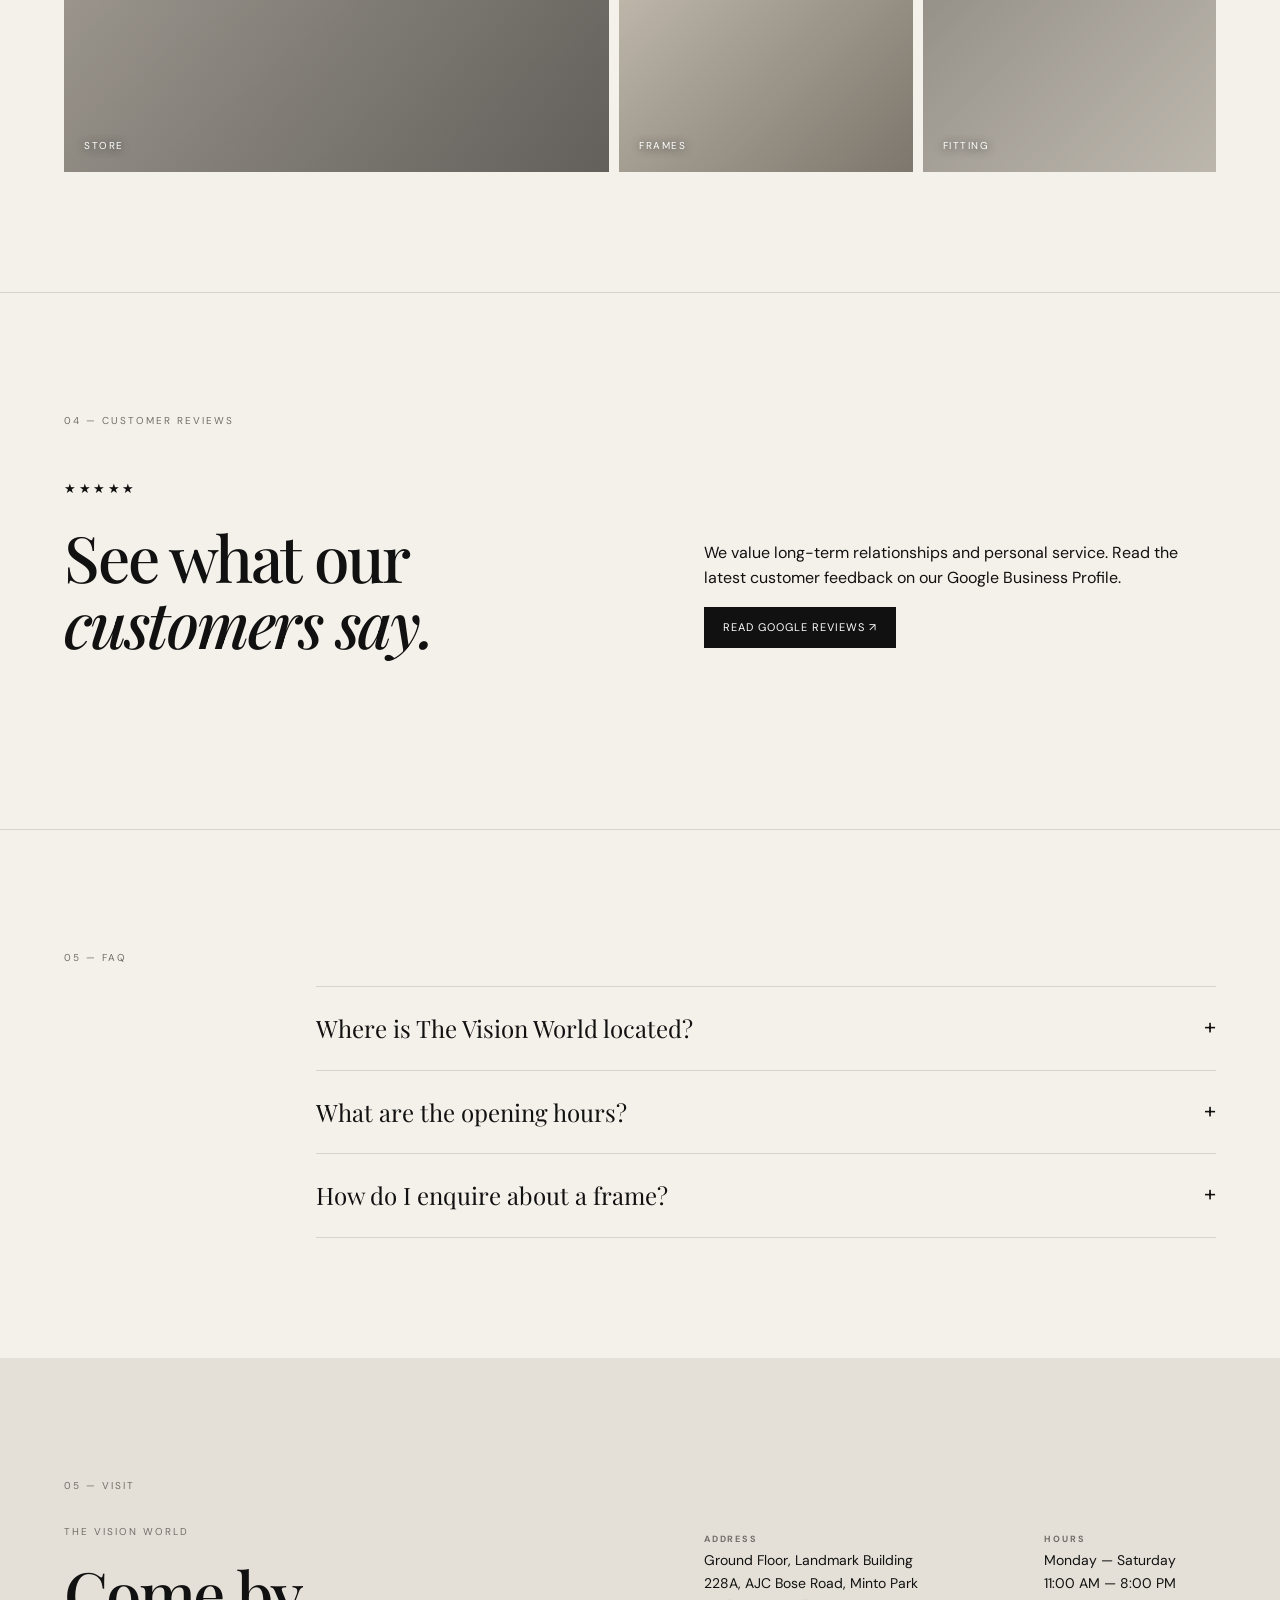
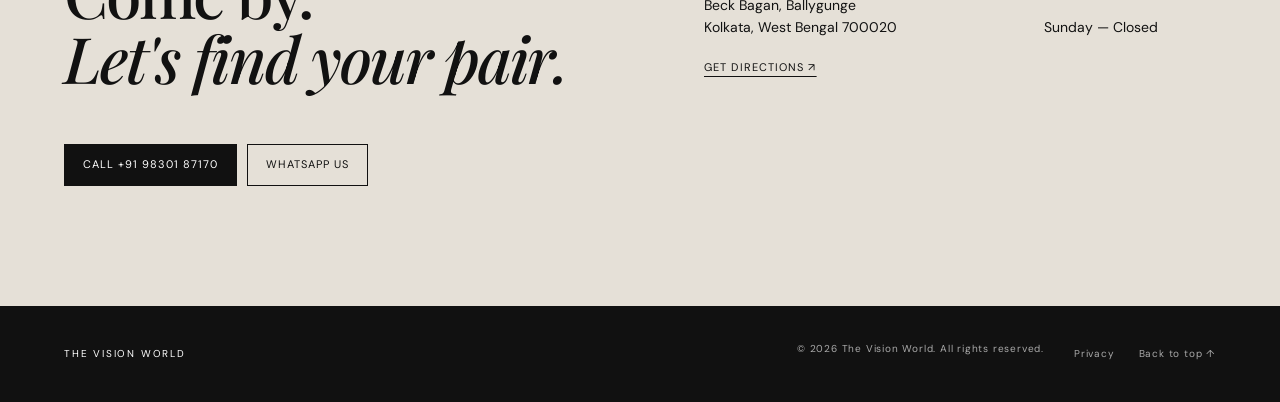
==== commit 9e93f236: "Add files via upload" ====
--- a/index.html
+++ b/index.html
@@ -11,8 +11,9 @@
   <meta property="og:description" content="Curated eyewear, premium optical lenses and personalised optical services in Minto Park, Kolkata.">
   <meta property="og:type" content="website">
   <meta property="og:url" content="https://thevisionworld.in/">
-  <meta property="og:image" content="https://thevisionworld.in/assets/og-image.svg">
-  <link rel="icon" href="/assets/favicon.svg" type="image/svg+xml">
+  <meta property="og:image" content="https://thevisionworld.in/assets/the-vision-world-logo.png">
+  <link rel="icon" href="/assets/favicon.png" type="image/png">
+  <link rel="apple-touch-icon" href="/assets/the-vision-world-logo.png">
   <title>The Vision World — Boutique Optical Studio | Kolkata</title>
   <link rel="preconnect" href="https://fonts.googleapis.com">
   <link rel="preconnect" href="https://fonts.gstatic.com" crossorigin>
@@ -25,6 +26,10 @@
     "name":"The Vision World",
     "url":"https://thevisionworld.in/",
     "telephone":"+919830187170",
+    "logo":"https://thevisionworld.in/assets/the-vision-world-logo.png",
+    "image":"https://thevisionworld.in/assets/the-vision-world-logo.png",
+    "areaServed":"Kolkata",
+    "hasMap":"https://www.google.com/maps/search/?api=1&query=The+Vision+World+228A+AJC+Bose+Road+Kolkata",
     "address":{
       "@type":"PostalAddress",
       "streetAddress":"Ground Floor, Landmark Building, 228A, AJC Bose Road, Minto Park, Beck Bagan, Ballygunge",
@@ -39,21 +44,43 @@
     "sameAs":[]
   }
   </script>
+  <!-- Meta Pixel Code -->
+  <script>
+  !function(f,b,e,v,n,t,s)
+  {if(f.fbq)return;n=f.fbq=function(){n.callMethod?
+  n.callMethod.apply(n,arguments):n.queue.push(arguments)};
+  if(!f._fbq)f._fbq=n;n.push=n;n.loaded=!0;n.version='2.0';
+  n.queue=[];t=b.createElement(e);t.async=!0;
+  t.src=v;s=b.getElementsByTagName(e)[0];
+  s.parentNode.insertBefore(t,s)}(window, document,'script',
+  'https://connect.facebook.net/en_US/fbevents.js');
+  fbq('init', '948631637721387');
+  fbq('track', 'PageView');
+  </script>
+  <noscript><img height="1" width="1" style="display:none"
+  src="https://www.facebook.com/tr?id=948631637721387&ev=PageView&noscript=1"
+  /></noscript>
+  <!-- End Meta Pixel Code -->
+<script type="application/ld+json">
+{"@context":"https://schema.org","@type":"FAQPage","mainEntity":[
+{"@type":"Question","name":"Where is The Vision World located?","acceptedAnswer":{"@type":"Answer","text":"The Vision World is at Ground Floor, Landmark Building, 228A AJC Bose Road, Minto Park, Beck Bagan, Ballygunge, Kolkata, West Bengal 700020."}},
+{"@type":"Question","name":"What are The Vision World's opening hours?","acceptedAnswer":{"@type":"Answer","text":"The Vision World is open Monday through Saturday from 11:00 AM to 8:00 PM and is closed on Sunday."}},
+{"@type":"Question","name":"How can I enquire about an eyewear model?","acceptedAnswer":{"@type":"Answer","text":"Browse the Eyewear Collection and use the Enquire button for the model you are interested in to contact The Vision World on WhatsApp."}}
+]}
+</script>
 </head>
 <body>
+<a class="skip-link" href="#main-content">Skip to content</a>
 <header class="site-header" id="top">
-  <a class="brand" href="#top" aria-label="The Vision World home">
-    <span class="brand-mark">VW</span>
-    <span><strong>THE VISION WORLD</strong><small>OPTICAL STUDIO · KOLKATA</small></span>
-  </a>
+  <a class="brand" href="#top" aria-label="The Vision World home"><img src="/assets/the-vision-world-logo.png" alt="The Vision World logo"></a>
   <nav class="nav" aria-label="Primary navigation">
-    <a href="#about">About</a><a href="#services">Services</a><a href="#gallery">Gallery</a><a href="#contact">Contact</a>
+    <a href="#about">About</a><a href="#services">Services</a><a href="#eyewear">Eyewear</a><a href="#gallery">Gallery</a><a href="#faq">FAQ</a><a href="#contact">Contact</a>
   </nav>
   <a class="header-cta" href="https://wa.me/919830187170?text=Hello%20The%20Vision%20World%2C%20I%27d%20like%20to%20enquire%20about%20your%20optical%20services." target="_blank" rel="noopener">WhatsApp</a>
   <button class="menu" aria-label="Open menu" aria-expanded="false">☰</button>
 </header>
 
-<main>
+<main id="main-content">
 <section class="hero">
   <div class="hero-copy">
     <p class="eyebrow">MINTO PARK · KOLKATA</p>
@@ -63,7 +90,7 @@
       <a class="button dark" href="https://wa.me/919830187170?text=Hello%20The%20Vision%20World%2C%20I%27d%20like%20to%20book%20an%20optical%20consultation." target="_blank" rel="noopener">Enquire on WhatsApp ↗</a>
       <a class="button light" href="#contact">Visit the store</a>
     </div>
-    <div class="hero-meta"><span>Since 2002</span><span>•</span><span>Mon–Sat · 11am–8pm</span></div>
+    <div class="hero-meta"><span>Minto Park · Kolkata</span><span>•</span><span>Mon–Sat · 11am–8pm</span></div>
   </div>
   <div class="hero-visual">
     <div class="hero-card">
@@ -95,13 +122,28 @@
   </div>
 </section>
 
+
+<section class="catalog section" id="eyewear">
+  <div class="catalog-head">
+    <div><div class="section-label">03 — EYEWEAR COLLECTION</div><h2>Explore our <em>curated frames.</em></h2><p class="catalog-count" id="catalog-count"></p></div>
+    <div class="catalog-tools"><p>Search by model number or browse by type.</p><label class="search-box"><span aria-hidden="true">⌕</span><input id="catalog-search" type="search" placeholder="Search model number" aria-label="Search eyewear by model number" autocomplete="off"></label></div>
+  </div>
+  <div class="catalog-filters" role="group" aria-label="Filter eyewear">
+    <button class="filter active" type="button" data-filter="all">All</button>
+    <button class="filter" type="button" data-filter="optical">Optical</button>
+    <button class="filter" type="button" data-filter="sun">Sunglasses</button>
+  </div>
+  <div class="catalog-grid" id="catalog-grid" aria-live="polite"></div>
+  <p class="catalog-note">Availability can change. Contact the store to confirm stock, colour and prescription suitability.</p>
+</section>
+
 <section class="statement">
   <div><p class="eyebrow">THE VISION WORLD</p><h2>Good eyewear should feel<br><em>distinctly yours.</em></h2></div>
   <a href="#contact" class="circle-link">Start<br>here ↗</a>
 </section>
 
 <section class="gallery section" id="gallery">
-  <div class="gallery-head"><div class="section-label">03 — GALLERY</div><p>Replace the sample tiles below with your own store and product photography.</p></div>
+  <div class="gallery-head"><div class="section-label">03 — GALLERY</div><p>A closer look at the eyewear experience. Store photography can be added here as it becomes available.</p></div>
   <div class="gallery-grid">
     <button class="gallery-item item-1" data-caption="The Vision World — Minto Park"><span>Store</span></button>
     <button class="gallery-item item-2" data-caption="Curated eyewear"><span>Eyewear</span></button>
@@ -112,12 +154,20 @@
 </section>
 
 <section class="reviews section">
-  <div class="section-label">04 — CUSTOMER NOTES</div>
+  <div class="section-label">04 — CUSTOMER REVIEWS</div>
   <div class="review-wrap">
-    <div><div class="stars">★★★★★</div><h2>Personal service.<br><em>Long-term relationships.</em></h2></div>
-    <blockquote>“They understand your taste and personality and accordingly recommend glasses you would like. The knowledge and service are exceptional.”<cite>— Customer review</cite></blockquote>
-  </div>
-  <a class="text-link" href="https://www.google.com/search?q=The+Vision+World+228A+AJC+Bose+Road+Kolkata" target="_blank" rel="noopener">See more customer reviews ↗</a>
+    <div><div class="stars" aria-hidden="true">★★★★★</div><h2>See what our<br><em>customers say.</em></h2></div>
+    <div class="review-copy"><p>We value long-term relationships and personal service. Read the latest customer feedback on our Google Business Profile.</p><a class="button dark" href="https://www.google.com/search?q=The+Vision+World+228A+AJC+Bose+Road+Kolkata" target="_blank" rel="noopener noreferrer">Read Google reviews ↗</a></div>
+  </div>
+</section>
+
+<section class="faq section" id="faq">
+  <div class="section-label">05 — FAQ</div>
+  <div class="faq-list">
+    <details><summary>Where is The Vision World located?</summary><p>Ground Floor, Landmark Building, 228A AJC Bose Road, Minto Park, Beck Bagan, Ballygunge, Kolkata, West Bengal 700020.</p></details>
+    <details><summary>What are the opening hours?</summary><p>Monday to Saturday, 11:00 AM to 8:00 PM. Sunday is closed.</p></details>
+    <details><summary>How do I enquire about a frame?</summary><p>Find the model in our Eyewear Collection and select “Enquire”. WhatsApp will open with the model number already included.</p></details>
+  </div>
 </section>
 
 <section class="contact section" id="contact">
@@ -139,10 +189,24 @@
 </section>
 </main>
 
-<footer><div class="footer-brand">THE VISION WORLD</div><p>© 2026 The Vision World. All rights reserved.</p><a href="#top">Back to top ↑</a></footer>
-
+<footer><div class="footer-brand">THE VISION WORLD</div><p>© 2026 The Vision World. All rights reserved.</p><div class="footer-links"><a href="/privacy.html">Privacy</a><a href="#top">Back to top ↑</a></div></footer>
+
+<div class="product-modal" id="product-modal" aria-hidden="true" role="dialog" aria-modal="true" aria-labelledby="product-modal-title">
+  <div class="product-modal-backdrop" data-close-product></div>
+  <div class="product-modal-panel">
+    <button class="modal-close" type="button" aria-label="Close product details" data-close-product>×</button>
+    <div class="product-modal-image"><img id="product-modal-img" src="" alt=""></div>
+    <div class="product-modal-info">
+      <p class="eyebrow">THE VISION WORLD · EYEWEAR</p>
+      <h2 id="product-modal-title"></h2>
+      <p>Interested in this model? Contact the store to confirm availability, colour options, price and prescription suitability.</p>
+      <a id="product-modal-wa" class="button dark" href="#" target="_blank" rel="noopener noreferrer">Enquire on WhatsApp ↗</a>
+    </div>
+  </div>
+</div>
 <div class="lightbox" aria-hidden="true"><button class="close" aria-label="Close image">×</button><div class="lightbox-content"><div class="lightbox-art"></div><p></p></div></div>
 <a class="floating-wa" href="https://wa.me/919830187170?text=Hello%20The%20Vision%20World" target="_blank" rel="noopener" aria-label="Chat on WhatsApp">WA</a>
+<script>window.TVWCatalog=[{"model":"AM0525S-003","file":"AM0525S-003.jpg"},{"model":"BB0105O-001","file":"BB0105O-001.jpg"},{"model":"BB0310SK-002","file":"BB0310SK-002.jpg"},{"model":"BB0342O-005","file":"BB0342O-005.jpg"},{"model":"BB0342O-006","file":"BB0342O-006.jpg"},{"model":"BB0342O-008","file":"BB0342O-008.jpg"},{"model":"BB0342O-018","file":"BB0342O-018.jpg"},{"model":"BB0466S-001","file":"BB0466S-001.jpg"},{"model":"BB0482O-002","file":"BB0482O-002.jpg"},{"model":"BB0483O-001","file":"BB0483O-001.jpg"},{"model":"BB0483O-004","file":"BB0483O-004.jpg"},{"model":"BB0487S-004","file":"BB0487S-004.jpg"},{"model":"BB0490O-001","file":"BB0490O-001.jpg"},{"model":"BV1005S-001","file":"BV1005S-001.jpg"},{"model":"BV1324O-001","file":"BV1324O-001.jpg"},{"model":"BV1324O-005","file":"BV1324O-005.jpg"},{"model":"BV1363S-001","file":"BV1363S-001.jpg"},{"model":"BV1363S-005","file":"BV1363S-005.jpg"},{"model":"BV1386S-006","file":"BV1386S-006.jpg"},{"model":"BV1400S-001","file":"BV1400S-001.jpg"},{"model":"BV1403O-001","file":"BV1403O-001.jpg"},{"model":"BV1418S-001","file":"BV1418S-001.jpg"},{"model":"BV1420O-002","file":"BV1420O-002.jpg"},{"model":"BV1422SA-004","file":"BV1422SA-004.jpg"},{"model":"BV1442S-004","file":"BV1442S-004.jpg"},{"model":"BV1443O-001","file":"BV1443O-001.jpg"},{"model":"BV1462O-006","file":"BV1462O-006.jpg"},{"model":"BV1462O-007","file":"BV1462O-007.jpg"},{"model":"DU0117O-005","file":"DU0117O-005.jpg"},{"model":"DU0117S-002","file":"DU0117S-002.jpg"},{"model":"DU0118S-004","file":"DU0118S-004.jpg"},{"model":"DU0120S-001","file":"DU0120S-001.jpg"},{"model":"DU0120S-004","file":"DU0120S-004.jpg"},{"model":"GG1117ON-005","file":"GG1117ON-005.jpg"},{"model":"GG1221O-004","file":"GG1221O-004.jpg"},{"model":"GG1343O-009","file":"GG1343O-009.jpg"},{"model":"GG1703O-003","file":"GG1703O-003.jpg"},{"model":"GG1703S-005","file":"GG1703S-005.jpg"},{"model":"GG1703S-007","file":"GG1703S-007.jpg"},{"model":"GG1933S-003","file":"GG1933S-003.jpg"},{"model":"GG1937S-003","file":"GG1937S-003.jpg"},{"model":"GG1938O-002","file":"GG1938O-002.jpg"},{"model":"GG1945O-004","file":"GG1945O-004.jpg"},{"model":"GG1981S-002","file":"GG1981S-002.jpg"},{"model":"GG1983O-003","file":"GG1983O-003.jpg"},{"model":"GG1983O-004","file":"GG1983O-004.jpg"},{"model":"GG1985S-005","file":"GG1985S-005.jpg"},{"model":"GG1989O-001","file":"GG1989O-001.jpg"},{"model":"GG1990O-005","file":"GG1990O-005.jpg"},{"model":"GG1991S-001","file":"GG1991S-001.jpg"},{"model":"GG1992O-004","file":"GG1992O-004.jpg"},{"model":"GG2025S-002","file":"GG2025S-002.jpg"},{"model":"GG2028O-001","file":"GG2028O-001.jpg"},{"model":"GG2028O-002","file":"GG2028O-002.jpg"},{"model":"GG2032S-001","file":"GG2032S-001.jpg"},{"model":"GG2032S-002","file":"GG2032S-002.jpg"},{"model":"GG2034O-001","file":"GG2034O-001.jpg"},{"model":"GG2039S-001","file":"GG2039S-001.jpg"},{"model":"GG2050O-001","file":"GG2050O-001.jpg"},{"model":"GG2052S-008","file":"GG2052S-008.jpg"},{"model":"GG2060O-001","file":"GG2060O-001.jpg"},{"model":"GG2066O-001","file":"GG2066O-001.jpg"},{"model":"GG2070O-001","file":"GG2070O-001.jpg"},{"model":"GG2108O-003","file":"GG2108O-003.jpg"},{"model":"GG2112O-002","file":"GG2112O-002.jpg"},{"model":"GG2112O-003","file":"GG2112O-003.jpg"},{"model":"GG2116S-001","file":"GG2116S-001.jpg"},{"model":"GG2119S-001","file":"GG2119S-001.jpg"},{"model":"GG2122S-001","file":"GG2122S-001.jpg"},{"model":"GG2129O-002","file":"GG2129O-002.jpg"},{"model":"GG2131O-005","file":"GG2131O-005.jpg"},{"model":"GG2131O-007","file":"GG2131O-007.jpg"},{"model":"GG2153S-002","file":"GG2153S-002.jpg"},{"model":"GG2163S-001","file":"GG2163S-001.jpg"},{"model":"GG2178S-003","file":"GG2178S-003.jpg"},{"model":"GG2182S-002","file":"GG2182S-002.jpg"},{"model":"GG2182S-004","file":"GG2182S-004.jpg"},{"model":"MB0355O-002","file":"MB0355O-002.jpg"},{"model":"MB0355O-005","file":"MB0355O-005.jpg"},{"model":"MB0399S-002","file":"MB0399S-002.jpg"},{"model":"MB0399S-004","file":"MB0399S-004.jpg"},{"model":"MB0430O-002","file":"MB0430O-002.jpg"},{"model":"MB0430O-003","file":"MB0430O-003.jpg"},{"model":"MB0431O-003","file":"MB0431O-003.jpg"},{"model":"MB0432S-001","file":"MB0432S-001.jpg"},{"model":"MB0458OL-009","file":"MB0458OL-009.jpg"},{"model":"MB0467OL-009","file":"MB0467OL-009.jpg"},{"model":"MB0469OL-001","file":"MB0469OL-001.jpg"},{"model":"MB0471O-001","file":"MB0471O-001.jpg"},{"model":"MB0478S-002","file":"MB0478S-002.jpg"},{"model":"MB0479S-001","file":"MB0479S-001.jpg"},{"model":"SL_737_MICA_THIN_OPT-001","file":"SL_737_MICA_THIN_OPT-001.jpg"},{"model":"SL_740","file":"SL_740.jpg"},{"model":"SL_83-004","file":"SL_83-004.jpg"},{"model":"SL_832","file":"SL_832.jpg"},{"model":"SL_842-002","file":"SL_842-002.jpg"},{"model":"SL_882-007","file":"SL_882-007.jpg"},{"model":"SL_884-001","file":"SL_884-001.jpg"},{"model":"SL_892-002","file":"SL_892-002.jpg"},{"model":"SL_M156-001","file":"SL_M156-001.jpg"},{"model":"SL_M157-002","file":"SL_M157-002.jpg"},{"model":"SL_M158-002","file":"SL_M158-002.jpg"},{"model":"SL_M172-002","file":"SL_M172-002.jpg"},{"model":"SL_M94-010","file":"SL_M94-010.jpg"}];</script>
 <script src="/script.js"></script>
 </body>
 </html>
--- a/styles.css
+++ b/styles.css
@@ -1,3 +1,13 @@
 :root{--ink:#111;--paper:#f4f1ea;--muted:#716e68;--line:#d9d4ca;--white:#fff;--max:1280px}
-*{box-sizing:border-box}html{scroll-behavior:smooth}body{margin:0;background:var(--paper);color:var(--ink);font-family:"DM Sans",Arial,sans-serif;font-size:16px;line-height:1.6}a{text-decoration:none;color:inherit}button{font:inherit}h1,h2,h3,p{margin-top:0}.site-header{height:82px;border-bottom:1px solid var(--line);display:flex;align-items:center;gap:34px;padding:0 5vw;position:sticky;top:0;background:rgba(244,241,234,.94);backdrop-filter:blur(14px);z-index:20}.brand{display:flex;align-items:center;gap:12px;margin-right:auto}.brand-mark{width:40px;height:40px;border:1px solid var(--ink);display:grid;place-items:center;font-family:Georgia,serif;font-size:13px}.brand strong{display:block;font-size:12px;letter-spacing:.18em}.brand small{display:block;font-size:8px;letter-spacing:.16em;color:var(--muted);margin-top:1px}.nav{display:flex;gap:27px;font-size:12px}.nav a:hover,.text-link:hover{opacity:.55}.header-cta,.button{display:inline-flex;align-items:center;justify-content:center;border:1px solid var(--ink);padding:11px 18px;font-size:11px;letter-spacing:.09em;text-transform:uppercase}.header-cta{background:var(--ink);color:white}.menu{display:none;border:0;background:none;font-size:22px}.hero{min-height:calc(100vh - 82px);max-width:var(--max);margin:auto;display:grid;grid-template-columns:1fr 1fr;padding:8vw 5vw 6vw;gap:7vw;align-items:center}.eyebrow{font-size:10px;letter-spacing:.2em;color:var(--muted);margin-bottom:20px}.hero h1{font-family:"Playfair Display",Georgia,serif;font-weight:500;font-size:clamp(58px,7vw,105px);line-height:.93;letter-spacing:-.045em;margin-bottom:30px}.hero h1 em,h2 em{font-weight:500}.hero-text{font-size:17px;max-width:520px;color:#45423e}.actions{display:flex;gap:10px;flex-wrap:wrap;margin:34px 0}.button.dark{background:var(--ink);color:#fff}.button.light{background:transparent}.hero-meta{font-size:10px;text-transform:uppercase;letter-spacing:.1em;color:var(--muted);display:flex;gap:12px}.hero-visual{min-height:520px;display:grid;place-items:center}.hero-card{width:min(440px,90%);aspect-ratio:1/1.16;background:#d7d0c3;position:relative;overflow:hidden}.hero-card:after{content:"";position:absolute;inset:11%;border:1px solid rgba(17,17,17,.2);border-radius:50%}.lens{position:absolute;width:43%;aspect-ratio:1.12;border:2px solid #111;border-radius:48%;top:32%;z-index:2}.lens-a{left:9%;transform:rotate(8deg)}.lens-b{right:9%;transform:rotate(-8deg)}.frame-line{position:absolute;z-index:3;left:42%;top:48%;width:16%;height:3px;background:#111}.hero-card span{position:absolute;z-index:4;bottom:30px;left:30px;font-size:10px;letter-spacing:.18em;line-height:1.7}.section{max-width:var(--max);margin:auto;padding:120px 5vw}.intro{display:grid;grid-template-columns:25% 1fr;gap:8vw;border-top:1px solid var(--line)}.section-label{font-size:10px;letter-spacing:.2em;color:var(--muted)}.intro h2,.contact h2,.reviews h2{font-family:"Playfair Display",Georgia,serif;font-size:clamp(40px,5vw,70px);line-height:1.03;font-weight:500;letter-spacing:-.035em;max-width:850px}.lead{font-size:21px;max-width:850px}.intro div:last-child>p:not(.lead){max-width:720px;color:var(--muted)}.services{background:#171717;color:#f4f1ea;max-width:none;padding-left:calc((100% - var(--max))/2 + 5vw);padding-right:calc((100% - var(--max))/2 + 5vw);display:grid;grid-template-columns:25% 1fr;gap:8vw}.services .section-label{color:#aaa}.service-grid{display:grid;grid-template-columns:repeat(2,1fr);border-top:1px solid #3a3a3a}.service-grid article{padding:35px 30px 38px 0;border-bottom:1px solid #3a3a3a}.service-grid article:nth-child(even){padding-left:30px;border-left:1px solid #3a3a3a}.service-grid span{font-size:10px;color:#999}.service-grid h3{font-family:"Playfair Display",Georgia,serif;font-size:25px;font-weight:500;margin:22px 0 8px}.service-grid p{color:#aaa;font-size:14px;max-width:380px}.statement{background:#d8d0c1;padding:120px 8vw;display:flex;justify-content:space-between;align-items:center}.statement h2{font-family:"Playfair Display",Georgia,serif;font-size:clamp(45px,6vw,86px);line-height:1;letter-spacing:-.04em;font-weight:500}.circle-link{width:130px;height:130px;border:1px solid #111;border-radius:50%;display:grid;place-items:center;text-align:center;font-size:11px;text-transform:uppercase;letter-spacing:.12em}.gallery-head{display:flex;justify-content:space-between;align-items:start;margin-bottom:45px}.gallery-head p{max-width:350px;color:var(--muted);font-size:13px}.gallery-grid{display:grid;grid-template-columns:1.3fr .7fr .7fr;grid-template-rows:270px 270px;gap:10px}.gallery-item{border:0;cursor:pointer;background:#ded8cc;position:relative;overflow:hidden}.gallery-item:before{content:"";position:absolute;inset:0;background:linear-gradient(135deg,rgba(0,0,0,.02),rgba(0,0,0,.12))}.gallery-item span{position:absolute;bottom:18px;left:20px;color:#fff;font-size:10px;letter-spacing:.15em;text-transform:uppercase;text-shadow:0 1px 8px #333}.item-1{grid-row:span 2;background:radial-gradient(circle at 45% 40%,#aaa 0 11%,transparent 12%),linear-gradient(125deg,#b7b0a5,#706d68)}.item-2{background:linear-gradient(135deg,#b7aa97,#eee8dc)}.item-3{background:linear-gradient(135deg,#77736e,#c5bfb4)}.item-4{background:linear-gradient(135deg,#cfc8ba,#8e877c)}.item-5{background:linear-gradient(135deg,#8f8a82,#d6d0c5)}.reviews{border-top:1px solid var(--line)}.review-wrap{display:grid;grid-template-columns:1fr 1fr;gap:10vw;align-items:center;margin-top:50px}.stars{letter-spacing:.2em;font-size:13px;margin-bottom:25px}.reviews blockquote{font-family:"Playfair Display",Georgia,serif;font-size:25px;line-height:1.35;margin:0}.reviews cite{display:block;font-family:"DM Sans",Arial,sans-serif;font-size:10px;color:var(--muted);letter-spacing:.1em;text-transform:uppercase;margin-top:25px;font-style:normal}.text-link{font-size:11px;text-transform:uppercase;letter-spacing:.1em;text-decoration:underline;text-underline-offset:5px}.contact{background:#e5e0d7;max-width:none;padding-left:calc((100% - var(--max))/2 + 5vw);padding-right:calc((100% - var(--max))/2 + 5vw)}.contact-grid{display:grid;grid-template-columns:1fr 1fr;gap:10vw;margin-top:30px}.contact-actions{display:flex;gap:10px;flex-wrap:wrap}.details{display:grid;grid-template-columns:1.4fr .8fr;gap:40px}.details strong{font-size:9px;letter-spacing:.2em;color:var(--muted)}.details p{font-size:14px}.floating-wa{position:fixed;right:22px;bottom:22px;width:55px;height:55px;border-radius:50%;background:#111;color:white;display:grid;place-items:center;font-size:11px;letter-spacing:.08em;z-index:15;box-shadow:0 8px 25px rgba(0,0,0,.15)}footer{background:#111;color:#aaa;padding:35px 5vw;display:flex;align-items:center;gap:30px;font-size:10px;letter-spacing:.08em}footer .footer-brand{color:#fff;letter-spacing:.18em;margin-right:auto}.lightbox{display:none;position:fixed;inset:0;background:rgba(0,0,0,.9);z-index:50;align-items:center;justify-content:center;padding:30px}.lightbox.open{display:flex}.close{position:absolute;top:20px;right:25px;background:none;border:0;color:white;font-size:38px;cursor:pointer}.lightbox-content{width:min(800px,90vw);height:min(75vh,700px);display:flex;flex-direction:column;align-items:center;justify-content:center}.lightbox-art{width:100%;height:100%;background:linear-gradient(135deg,#b7b0a5,#706d68);max-height:620px}.lightbox-content p{color:#fff;font-size:12px;letter-spacing:.1em;text-transform:uppercase;margin-top:15px}
-@media(max-width:800px){.site-header{height:70px;padding:0 20px}.nav,.header-cta{display:none}.menu{display:block}.brand strong{font-size:10px}.hero{display:block;padding:80px 20px 60px}.hero h1{font-size:65px}.hero-visual{min-height:auto;margin-top:50px}.hero-card{width:85%}.section{padding:80px 20px}.intro,.services{display:block}.intro .section-label,.services .section-label{margin-bottom:35px}.service-grid{grid-template-columns:1fr}.service-grid article:nth-child(even){padding-left:0;border-left:0}.statement{padding:80px 20px;display:block}.circle-link{margin-top:40px}.gallery-head{display:block}.gallery-grid{grid-template-columns:1fr 1fr;grid-template-rows:200px 200px 200px}.item-1{grid-row:span 2}.item-5{grid-column:span 2}.review-wrap,.contact-grid{grid-template-columns:1fr;gap:50px}.details{grid-template-columns:1fr}.contact{padding-left:20px;padding-right:20px}footer{padding:30px 20px;display:block}footer p{margin:12px 0}.floating-wa{right:16px;bottom:16px}}
+*{box-sizing:border-box}html{scroll-behavior:smooth}body{margin:0;background:var(--paper);color:var(--ink);font-family:"DM Sans",Arial,sans-serif;font-size:16px;line-height:1.6}a{text-decoration:none;color:inherit}button{font:inherit}h1,h2,h3,p{margin-top:0}.site-header{height:82px;border-bottom:1px solid var(--line);display:flex;align-items:center;gap:34px;padding:0 5vw;position:sticky;top:0;background:rgba(244,241,234,.94);backdrop-filter:blur(14px);z-index:20}.brand{display:flex;align-items:center;margin-right:auto;height:58px}.brand img{width:58px;height:58px;object-fit:contain;display:block}.nav{display:flex;gap:27px;font-size:12px}.nav a:hover,.text-link:hover{opacity:.55}.header-cta,.button{display:inline-flex;align-items:center;justify-content:center;border:1px solid var(--ink);padding:11px 18px;font-size:11px;letter-spacing:.09em;text-transform:uppercase}.header-cta{background:var(--ink);color:white}.menu{display:none;border:0;background:none;font-size:22px}.hero{min-height:calc(100vh - 82px);max-width:var(--max);margin:auto;display:grid;grid-template-columns:1fr 1fr;padding:8vw 5vw 6vw;gap:7vw;align-items:center}.eyebrow{font-size:10px;letter-spacing:.2em;color:var(--muted);margin-bottom:20px}.hero h1{font-family:"Playfair Display",Georgia,serif;font-weight:500;font-size:clamp(58px,7vw,105px);line-height:.93;letter-spacing:-.045em;margin-bottom:30px}.hero h1 em,h2 em{font-weight:500}.hero-text{font-size:17px;max-width:520px;color:#45423e}.actions{display:flex;gap:10px;flex-wrap:wrap;margin:34px 0}.button.dark{background:var(--ink);color:#fff}.button.light{background:transparent}.hero-meta{font-size:10px;text-transform:uppercase;letter-spacing:.1em;color:var(--muted);display:flex;gap:12px}.hero-visual{min-height:520px;display:grid;place-items:center}.hero-card{width:min(440px,90%);aspect-ratio:1/1.16;background:#d7d0c3;position:relative;overflow:hidden}.hero-card:after{content:"";position:absolute;inset:11%;border:1px solid rgba(17,17,17,.2);border-radius:50%}.lens{position:absolute;width:43%;aspect-ratio:1.12;border:2px solid #111;border-radius:48%;top:32%;z-index:2}.lens-a{left:9%;transform:rotate(8deg)}.lens-b{right:9%;transform:rotate(-8deg)}.frame-line{position:absolute;z-index:3;left:42%;top:48%;width:16%;height:3px;background:#111}.hero-card span{position:absolute;z-index:4;bottom:30px;left:30px;font-size:10px;letter-spacing:.18em;line-height:1.7}.section{max-width:var(--max);margin:auto;padding:120px 5vw}.intro{display:grid;grid-template-columns:25% 1fr;gap:8vw;border-top:1px solid var(--line)}.section-label{font-size:10px;letter-spacing:.2em;color:var(--muted)}.intro h2,.contact h2,.reviews h2{font-family:"Playfair Display",Georgia,serif;font-size:clamp(40px,5vw,70px);line-height:1.03;font-weight:500;letter-spacing:-.035em;max-width:850px}.lead{font-size:21px;max-width:850px}.intro div:last-child>p:not(.lead){max-width:720px;color:var(--muted)}.services{background:#171717;color:#f4f1ea;max-width:none;padding-left:calc((100% - var(--max))/2 + 5vw);padding-right:calc((100% - var(--max))/2 + 5vw);display:grid;grid-template-columns:25% 1fr;gap:8vw}.services .section-label{color:#aaa}.service-grid{display:grid;grid-template-columns:repeat(2,1fr);border-top:1px solid #3a3a3a}.service-grid article{padding:35px 30px 38px 0;border-bottom:1px solid #3a3a3a}.service-grid article:nth-child(even){padding-left:30px;border-left:1px solid #3a3a3a}.service-grid span{font-size:10px;color:#999}.service-grid h3{font-family:"Playfair Display",Georgia,serif;font-size:25px;font-weight:500;margin:22px 0 8px}.service-grid p{color:#aaa;font-size:14px;max-width:380px}.statement{background:#d8d0c1;padding:120px 8vw;display:flex;justify-content:space-between;align-items:center}.statement h2{font-family:"Playfair Display",Georgia,serif;font-size:clamp(45px,6vw,86px);line-height:1;letter-spacing:-.04em;font-weight:500}.circle-link{width:130px;height:130px;border:1px solid #111;border-radius:50%;display:grid;place-items:center;text-align:center;font-size:11px;text-transform:uppercase;letter-spacing:.12em}.gallery-head{display:flex;justify-content:space-between;align-items:start;margin-bottom:45px}.gallery-head p{max-width:350px;color:var(--muted);font-size:13px}.gallery-grid{display:grid;grid-template-columns:1.3fr .7fr .7fr;grid-template-rows:270px 270px;gap:10px}.gallery-item{border:0;cursor:pointer;background:#ded8cc;position:relative;overflow:hidden}.gallery-item:before{content:"";position:absolute;inset:0;background:linear-gradient(135deg,rgba(0,0,0,.02),rgba(0,0,0,.12))}.gallery-item span{position:absolute;bottom:18px;left:20px;color:#fff;font-size:10px;letter-spacing:.15em;text-transform:uppercase;text-shadow:0 1px 8px #333}.item-1{grid-row:span 2;background:radial-gradient(circle at 45% 40%,#aaa 0 11%,transparent 12%),linear-gradient(125deg,#b7b0a5,#706d68)}.item-2{background:linear-gradient(135deg,#b7aa97,#eee8dc)}.item-3{background:linear-gradient(135deg,#77736e,#c5bfb4)}.item-4{background:linear-gradient(135deg,#cfc8ba,#8e877c)}.item-5{background:linear-gradient(135deg,#8f8a82,#d6d0c5)}.reviews{border-top:1px solid var(--line)}.review-wrap{display:grid;grid-template-columns:1fr 1fr;gap:10vw;align-items:center;margin-top:50px}.stars{letter-spacing:.2em;font-size:13px;margin-bottom:25px}.reviews blockquote{font-family:"Playfair Display",Georgia,serif;font-size:25px;line-height:1.35;margin:0}.reviews cite{display:block;font-family:"DM Sans",Arial,sans-serif;font-size:10px;color:var(--muted);letter-spacing:.1em;text-transform:uppercase;margin-top:25px;font-style:normal}.text-link{font-size:11px;text-transform:uppercase;letter-spacing:.1em;text-decoration:underline;text-underline-offset:5px}.contact{background:#e5e0d7;max-width:none;padding-left:calc((100% - var(--max))/2 + 5vw);padding-right:calc((100% - var(--max))/2 + 5vw)}.contact-grid{display:grid;grid-template-columns:1fr 1fr;gap:10vw;margin-top:30px}.contact-actions{display:flex;gap:10px;flex-wrap:wrap}.details{display:grid;grid-template-columns:1.4fr .8fr;gap:40px}.details strong{font-size:9px;letter-spacing:.2em;color:var(--muted)}.details p{font-size:14px}.floating-wa{position:fixed;right:22px;bottom:22px;width:55px;height:55px;border-radius:50%;background:#111;color:white;display:grid;place-items:center;font-size:11px;letter-spacing:.08em;z-index:15;box-shadow:0 8px 25px rgba(0,0,0,.15)}footer{background:#111;color:#aaa;padding:35px 5vw;display:flex;align-items:center;gap:30px;font-size:10px;letter-spacing:.08em}footer .footer-brand{color:#fff;letter-spacing:.18em;margin-right:auto}.lightbox{display:none;position:fixed;inset:0;background:rgba(0,0,0,.9);z-index:50;align-items:center;justify-content:center;padding:30px}.lightbox.open{display:flex}.close{position:absolute;top:20px;right:25px;background:none;border:0;color:white;font-size:38px;cursor:pointer}.lightbox-content{width:min(800px,90vw);height:min(75vh,700px);display:flex;flex-direction:column;align-items:center;justify-content:center}.lightbox-art{width:100%;height:100%;background:linear-gradient(135deg,#b7b0a5,#706d68);max-height:620px}.lightbox-content p{color:#fff;font-size:12px;letter-spacing:.1em;text-transform:uppercase;margin-top:15px}
+@media(max-width:800px){.site-header{height:70px;padding:0 20px}.nav,.header-cta{display:none}.menu{display:block}.brand img{width:52px;height:52px}.hero{display:block;padding:80px 20px 60px}.hero h1{font-size:65px}.hero-visual{min-height:auto;margin-top:50px}.hero-card{width:85%}.section{padding:80px 20px}.intro,.services{display:block}.intro .section-label,.services .section-label{margin-bottom:35px}.service-grid{grid-template-columns:1fr}.service-grid article:nth-child(even){padding-left:0;border-left:0}.statement{padding:80px 20px;display:block}.circle-link{margin-top:40px}.gallery-head{display:block}.gallery-grid{grid-template-columns:1fr 1fr;grid-template-rows:200px 200px 200px}.item-1{grid-row:span 2}.item-5{grid-column:span 2}.review-wrap,.contact-grid{grid-template-columns:1fr;gap:50px}.details{grid-template-columns:1fr}.contact{padding-left:20px;padding-right:20px}footer{padding:30px 20px;display:block}footer p{margin:12px 0}.floating-wa{right:16px;bottom:16px}}
+.catalog{border-top:1px solid var(--line)}
+.catalog-head{display:flex;justify-content:space-between;gap:60px;align-items:end;margin-bottom:48px}.catalog-head h2{font-family:"Playfair Display",Georgia,serif;font-size:clamp(42px,5vw,70px);line-height:1.03;font-weight:500;letter-spacing:-.035em;margin:12px 0 0}.catalog-tools{max-width:330px}.catalog-tools p{font-size:13px;color:var(--muted)}.search-box{height:48px;border-bottom:1px solid var(--ink);display:flex;align-items:center;gap:10px}.search-box span{font-size:20px}.search-box input{border:0;outline:0;background:transparent;width:100%;font:inherit;font-size:13px}.catalog-grid{display:grid;grid-template-columns:repeat(4,1fr);gap:28px 14px}.product-card{min-width:0}.product-image{background:#eeebe4;aspect-ratio:1/1;display:block;overflow:hidden;position:relative}.product-image img{width:100%;height:100%;object-fit:contain;display:block;transition:transform .4s ease}.product-card:hover .product-image img{transform:scale(1.045)}.product-info{padding:12px 2px 0;display:flex;align-items:center;justify-content:space-between;gap:10px}.product-model{font-size:11px;letter-spacing:.1em}.product-enquire{font-size:9px;letter-spacing:.12em;text-transform:uppercase;text-decoration:underline;text-underline-offset:4px}.catalog-note{font-size:11px;color:var(--muted);margin-top:35px}
+@media(max-width:1000px){.catalog-grid{grid-template-columns:repeat(3,1fr)}}
+@media(max-width:800px){.catalog-head{display:block}.catalog-tools{max-width:none;margin-top:30px}.catalog-grid{grid-template-columns:repeat(2,1fr);gap:24px 10px}}
+
+.skip-link{position:fixed;left:12px;top:-60px;background:#111;color:#fff;padding:10px 14px;z-index:100;font-size:12px}.skip-link:focus{top:12px}
+.catalog-count{font-size:12px;color:var(--muted);margin:15px 0 0}.catalog-filters{display:flex;gap:8px;margin-bottom:28px;border-bottom:1px solid var(--line);padding-bottom:14px}.filter{border:1px solid var(--line);background:transparent;padding:8px 14px;font-size:10px;text-transform:uppercase;letter-spacing:.1em;cursor:pointer}.filter.active,.filter:hover{background:#111;color:#fff;border-color:#111}
+.product-image{cursor:pointer}.product-enquire{white-space:nowrap}.product-modal{display:none;position:fixed;inset:0;z-index:70}.product-modal.open{display:flex;align-items:center;justify-content:center;padding:24px}.product-modal-backdrop{position:absolute;inset:0;background:rgba(17,17,17,.78);backdrop-filter:blur(8px)}.product-modal-panel{position:relative;width:min(1000px,94vw);max-height:90vh;overflow:auto;background:var(--paper);display:grid;grid-template-columns:1.05fr .95fr;z-index:1}.modal-close{position:absolute;right:14px;top:10px;border:0;background:transparent;font-size:34px;cursor:pointer;z-index:2}.product-modal-image{background:#eeebe4;min-height:520px;display:grid;place-items:center}.product-modal-image img{width:100%;height:100%;max-height:650px;object-fit:contain}.product-modal-info{padding:70px 55px;align-self:center}.product-modal-info h2{font-family:"Playfair Display",Georgia,serif;font-size:clamp(36px,5vw,64px);line-height:1;font-weight:500;letter-spacing:-.04em;margin:8px 0 22px}.product-modal-info p:not(.eyebrow){color:var(--muted);font-size:14px;max-width:390px;margin-bottom:30px}.footer-links{display:flex;gap:24px}.faq{border-top:1px solid var(--line)}.faq-list{max-width:900px;margin-left:auto;margin-top:20px}.faq details{border-top:1px solid var(--line);padding:22px 0}.faq details:last-child{border-bottom:1px solid var(--line)}.faq summary{cursor:pointer;font-family:"Playfair Display",Georgia,serif;font-size:24px;list-style:none;display:flex;justify-content:space-between;gap:20px}.faq summary::-webkit-details-marker{display:none}.faq summary:after{content:"+";font-family:"DM Sans",Arial,sans-serif;font-size:22px}.faq details[open] summary:after{content:"−"}.faq details p{color:var(--muted);max-width:700px;margin:14px 0 0;font-size:14px}
+@media(max-width:800px){.product-modal-panel{grid-template-columns:1fr;max-height:92vh}.product-modal-image{min-height:300px;max-height:48vh}.product-modal-info{padding:35px 25px}.faq summary{font-size:20px}.footer-links{margin-top:15px}}
+.legal{min-height:70vh}.legal h1{font-family:"Playfair Display",Georgia,serif;font-size:clamp(48px,7vw,90px);font-weight:500;line-height:1;margin:25px 0 45px}.legal h2{font-family:"Playfair Display",Georgia,serif;font-weight:500;font-size:28px;margin-top:45px}.legal p{max-width:760px;color:#555}.legal .text-link{color:#111}
